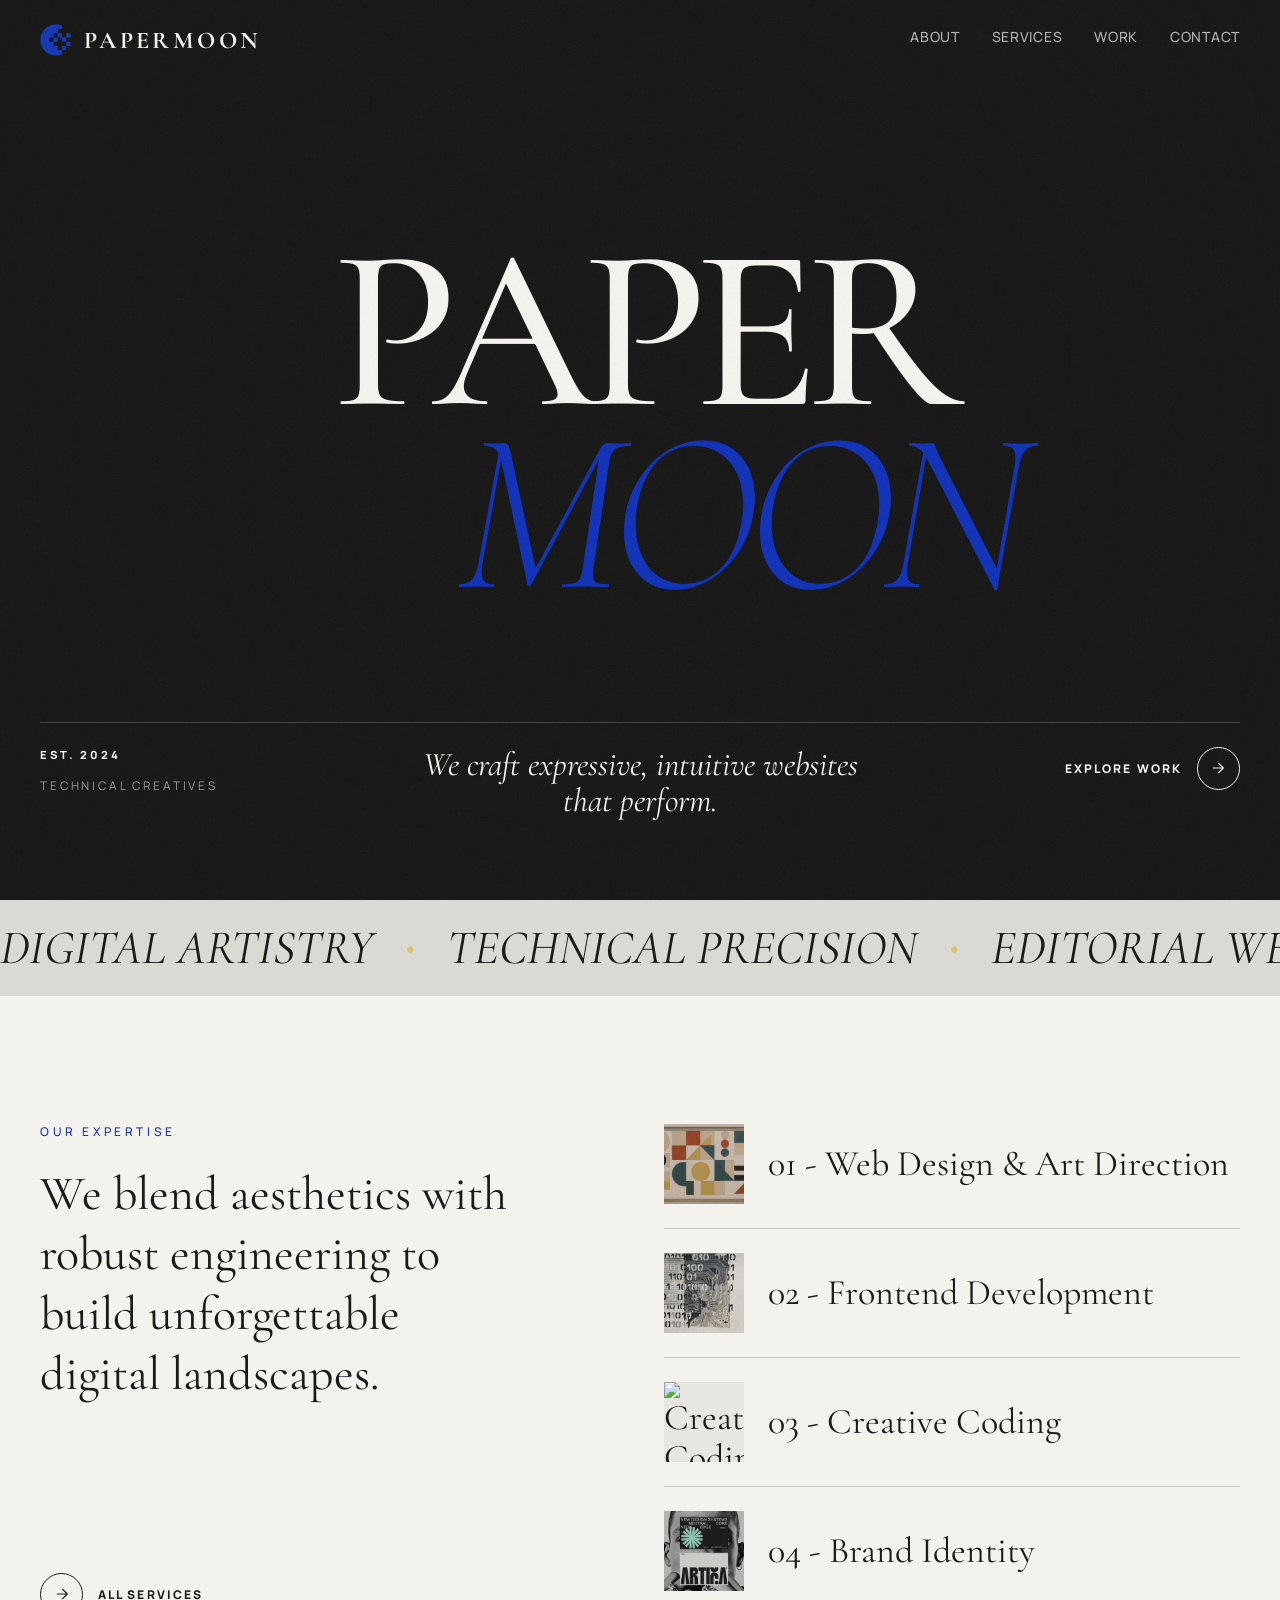
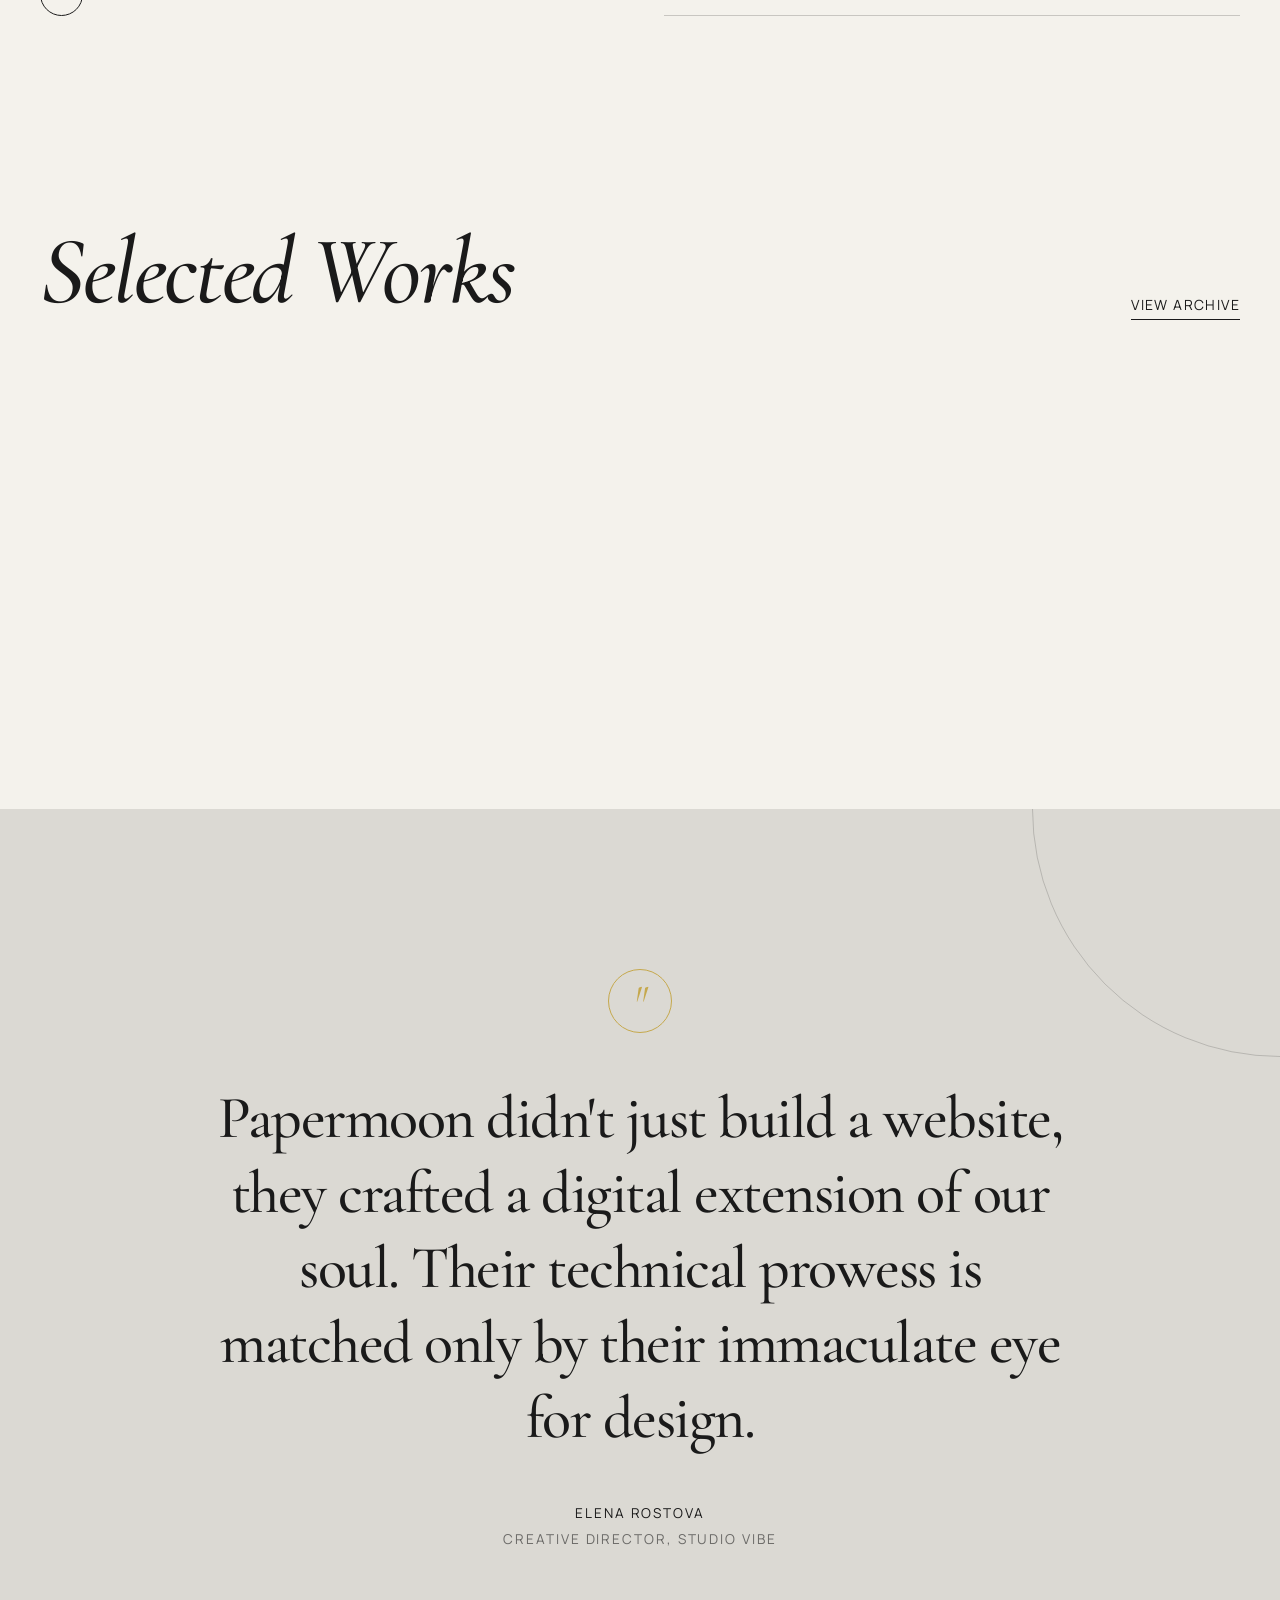
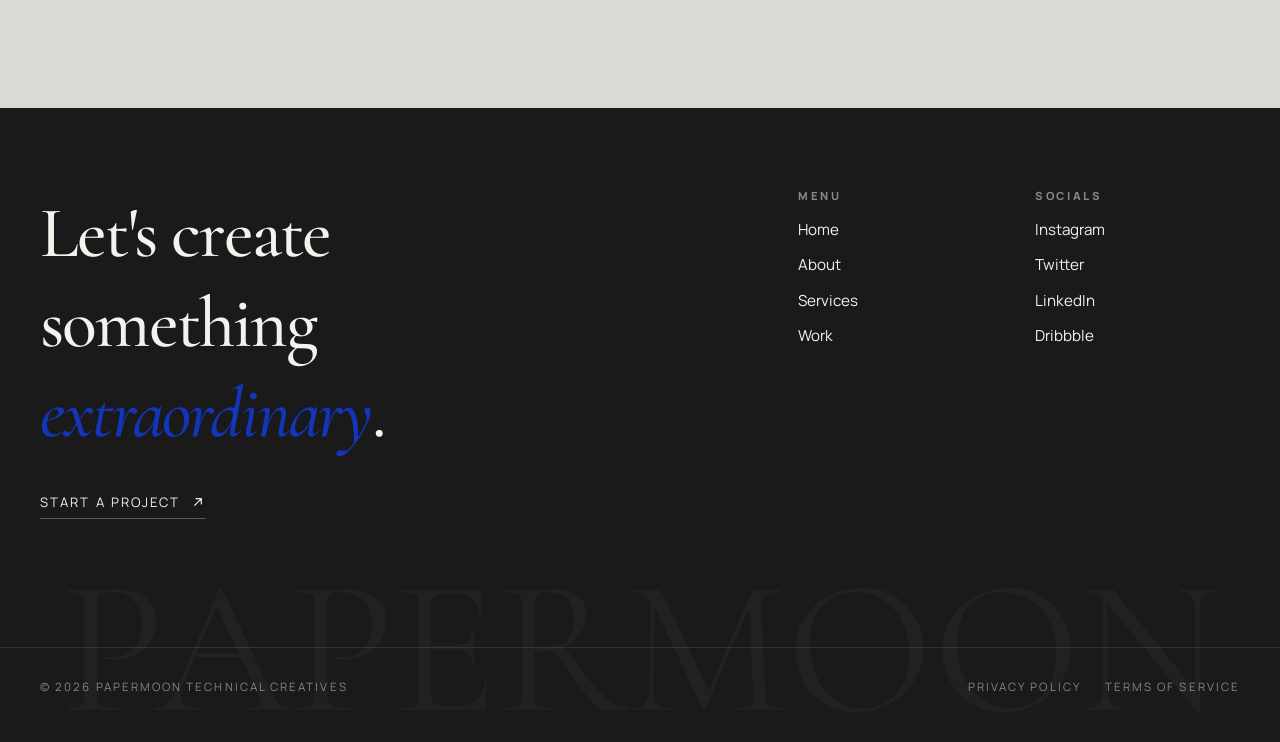
==== index.html @ 8eebbbac "l" ====
<!DOCTYPE html>
<html lang="en">
  <head>
    <meta charset="UTF-8" />
    <meta name="viewport" content="width=device-width, initial-scale=1.0" />
    <title>Papermoon</title>
    <meta
      name="description"
      content="Papermoon crafts expressive, intuitive digital experiences with editorial design and technical precision."
    />
    <link rel="preconnect" href="https://fonts.googleapis.com" />
    <link rel="preconnect" href="https://fonts.gstatic.com" crossorigin />
    <link
      href="https://fonts.googleapis.com/css2?family=Cormorant+Garamond:ital,wght@0,300;0,400;0,500;0,600;0,700;1,400;1,600&family=Manrope:wght@300;400;500;600;700;800&display=swap"
      rel="stylesheet"
    />
    <link rel="icon" type="image/png" href="./pics/Papermoon%20logo.png" />
    <link rel="stylesheet" href="styles.css" />
  </head>
  <body>
    <div class="site-noise" aria-hidden="true"></div>

    <header class="site-header is-dark" id="top">
      <div class="container header-inner">
        <a class="brand" href="index.html#home" aria-label="Papermoon home">
          <img src="./pics/Papermoon%20logo.png" alt="Papermoon logo" class="brand-logo" />
          <span class="brand-text">Papermoon</span>
        </a>

        <nav class="site-nav" aria-label="Primary">
          <a href="about.html" data-nav-link="about">About</a>
          <a href="services.html" data-nav-link="services">Services</a>
          <a href="work.html" data-nav-link="work">Work</a>
          <a href="contact.html" data-nav-link="contact">Contact</a>
        </nav>

        <button
          class="mobile-menu-toggle"
          type="button"
          aria-label="Toggle menu"
          aria-expanded="false"
          aria-controls="mobile-menu"
        >
          <svg class="menu-icon menu-icon-open" viewBox="0 0 24 24" fill="none" aria-hidden="true">
            <path
              d="M4 7h16M4 12h16M4 17h16"
              stroke="currentColor"
              stroke-width="1.8"
              stroke-linecap="round"
            />
          </svg>
          <svg class="menu-icon menu-icon-close" viewBox="0 0 24 24" fill="none" aria-hidden="true">
            <path
              d="M6 6l12 12M18 6L6 18"
              stroke="currentColor"
              stroke-width="1.8"
              stroke-linecap="round"
            />
          </svg>
        </button>
      </div>
    </header>

    <div class="mobile-menu-backdrop" aria-hidden="true"></div>
    <aside class="mobile-menu" id="mobile-menu" aria-hidden="true">
      <nav class="mobile-menu-nav" aria-label="Mobile primary">
        <a href="about.html" class="mobile-menu-link" data-nav-link="about">About</a>
        <a href="services.html" class="mobile-menu-link" data-nav-link="services">Services</a>
        <a href="work.html" class="mobile-menu-link" data-nav-link="work">Work</a>
        <a href="contact.html" class="mobile-menu-link" data-nav-link="contact">Contact</a>
      </nav>
    </aside>

    <main class="page-shell">
      <div class="theme-section" data-theme="dark">
        <section class="hero-section" id="home">
          <div class="hero-background">
            <div class="hero-image-parallax">
              <img
                src="https://images.unsplash.com/photo-1707660368714-d32da10cf755?crop=entropy&cs=tinysrgb&fit=max&fm=jpg&ixid=M3w3Nzg4Nzd8MHwxfHNlYXJjaHwxfHxtaW5pbWFsaXN0JTIwYXJjaGl0ZWN0dXJlJTIwZ3JheXNjYWxlfGVufDF8fHx8MTc3MzgzMDAwMXww&ixlib=rb-4.1.0&q=80&w=1080"
                alt="Architecture background"
              />
            </div>
            <div class="texture-noise hero-noise"></div>
            <div class="hero-radial"></div>
          </div>

          <div class="container hero-content">
            <div class="hero-title-group">
              <div class="hero-strike" aria-hidden="true"></div>
              <h1 class="hero-line hero-line-top reveal-load">PAPER</h1>
              <h1 class="hero-line hero-line-bottom reveal-load delay-1">
                <span class="hero-moon">MOON</span>
              </h1>
            </div>
          </div>

          <div class="container hero-footer reveal-load delay-2" id="about">
            <div class="hero-meta-grid">
              <div class="hero-meta-block">
                <p class="eyebrow">Est. 2024</p>
                <p class="microcopy">
                  Technical Creatives
                </p>
              </div>

              <div class="hero-meta-block hero-meta-statement">
                <p>We craft expressive, intuitive websites that perform.</p>
              </div>

              <div class="hero-meta-block hero-meta-action">
                <a class="text-action light-action" href="work.html">
                  <span>Explore Work</span>
                  <span class="action-icon" aria-hidden="true">
                    <svg viewBox="0 0 24 24" fill="none">
                      <path
                        d="M5 12h14M13 5l7 7-7 7"
                        stroke="currentColor"
                        stroke-width="1.8"
                        stroke-linecap="round"
                        stroke-linejoin="round"
                      />
                    </svg>
                  </span>
                </a>
              </div>
            </div>
          </div>
        </section>
      </div>

      <div class="theme-section marquee-shell" data-theme="dark">
        <section class="marquee-section" aria-label="Papermoon capabilities">
          <div class="marquee-track">
            <div class="marquee-group">
              <span>Digital Artistry</span>
              <span class="marquee-dot">•</span>
              <span>Technical Precision</span>
              <span class="marquee-dot">•</span>
              <span>Editorial Web Design</span>
              <span class="marquee-dot">•</span>
              <span>Creative Development</span>
              <span class="marquee-dot">•</span>
            </div>
            <div class="marquee-group" aria-hidden="true">
              <span>Digital Artistry</span>
              <span class="marquee-dot">•</span>
              <span>Technical Precision</span>
              <span class="marquee-dot">•</span>
              <span>Editorial Web Design</span>
              <span class="marquee-dot">•</span>
              <span>Creative Development</span>
              <span class="marquee-dot">•</span>
            </div>
          </div>
        </section>
      </div>

      <div class="theme-section" data-theme="light">
        <section class="services-section container" id="services" data-nav-section="services">
          <div class="services-layout">
            <div class="services-copy reveal-up">
              <div>
                <p class="section-kicker">Our Expertise</p>
                <h2 class="section-heading">
                  We blend aesthetics with robust engineering to build unforgettable digital landscapes.
                </h2>
              </div>

              <a class="text-action dark-action" href="services.html">
                <span class="action-icon" aria-hidden="true">
                  <svg viewBox="0 0 24 24" fill="none">
                    <path
                      d="M5 12h14M13 5l7 7-7 7"
                      stroke="currentColor"
                      stroke-width="1.8"
                      stroke-linecap="round"
                      stroke-linejoin="round"
                    />
                  </svg>
                </span>
                <span>All Services</span>
              </a>
            </div>

            <div class="services-list-wrap">
              <ul class="services-list" id="services-list">
                <li class="service-item reveal-right" style="--reveal-delay: 0ms;">
                  <a href="services.html">
                    <div class="service-thumb">
                      <img src="./pics/1.png" alt="Web Design and Art Direction" />
                    </div>
                    <span>01 - Web Design &amp; Art Direction</span>
                  </a>
                </li>
                <li class="service-item reveal-right" style="--reveal-delay: 90ms;">
                  <a href="services.html">
                    <div class="service-thumb">
                      <img src="./pics/2.png" alt="Frontend Development" />
                    </div>
                    <span>02 - Frontend Development</span>
                  </a>
                </li>
                <li class="service-item reveal-right" style="--reveal-delay: 180ms;">
                  <a href="services.html">
                    <div class="service-thumb">
                      <img src="./pics/3.png" alt="Creative Coding" />
                    </div>
                    <span>03 - Creative Coding</span>
                  </a>
                </li>
                <li class="service-item reveal-right" style="--reveal-delay: 270ms;">
                  <a href="services.html">
                    <div class="service-thumb">
                      <img src="./pics/4.png" alt="Brand Identity" />
                    </div>
                    <span>04 - Brand Identity</span>
                  </a>
                </li>
              </ul>
            </div>
          </div>
        </section>
      </div>

      <div class="theme-section" data-theme="light">
        <section class="featured-section container" id="work" data-nav-section="work">
          <div class="featured-header">
            <h2>Selected Works</h2>
            <a class="archive-link" href="work.html">View Archive</a>
          </div>

          <div class="projects-grid">
            <article class="project-card reveal-up" style="--reveal-delay: 0ms;">
              <a href="case-study.html?id=1">
                <div class="project-tint" aria-hidden="true"></div>
                <img
                  src="./pics/sewell1.webp"
                  alt="Calm Waters Plett"
                />
                <div class="project-overlay">
                  <div class="project-meta">
                    <div>
                      <h3>Calm Waters Plett</h3>
                      <p>Web Design &amp; Dev</p>
                    </div>
                    <span class="project-arrow" aria-hidden="true">
                      <svg viewBox="0 0 24 24" fill="none">
                        <path
                          d="M5 12h14M13 5l7 7-7 7"
                          stroke="currentColor"
                          stroke-width="1.8"
                          stroke-linecap="round"
                          stroke-linejoin="round"
                        />
                      </svg>
                    </span>
                  </div>
                </div>
              </a>
            </article>

            <article class="project-card reveal-up" style="--reveal-delay: 100ms;">
              <a href="case-study.html?id=2">
                <div class="project-tint" aria-hidden="true"></div>
                <img
                  src="./pics/guitar.webp"
                  alt="The World Can Wait"
                />
                <div class="project-overlay">
                  <div class="project-meta">
                    <div>
                      <h3>The World Can Wait</h3>
                      <p>Band Website</p>
                    </div>
                    <span class="project-arrow" aria-hidden="true">
                      <svg viewBox="0 0 24 24" fill="none">
                        <path
                          d="M5 12h14M13 5l7 7-7 7"
                          stroke="currentColor"
                          stroke-width="1.8"
                          stroke-linecap="round"
                          stroke-linejoin="round"
                        />
                      </svg>
                    </span>
                  </div>
                </div>
              </a>
            </article>

            <article class="project-card reveal-up" style="--reveal-delay: 200ms;">
              <a href="case-study.html?id=3">
                <div class="project-tint" aria-hidden="true"></div>
                <img
                  src="./pics/kim1.webp"
                  alt="Kim Stadtherr Music"
                />
                <div class="project-overlay">
                  <div class="project-meta">
                    <div>
                      <h3>Kim Stadtherr Music</h3>
                      <p>Musician Website</p>
                    </div>
                    <span class="project-arrow" aria-hidden="true">
                      <svg viewBox="0 0 24 24" fill="none">
                        <path
                          d="M5 12h14M13 5l7 7-7 7"
                          stroke="currentColor"
                          stroke-width="1.8"
                          stroke-linecap="round"
                          stroke-linejoin="round"
                        />
                      </svg>
                    </span>
                  </div>
                </div>
              </a>
            </article>

            <article class="project-card reveal-up" style="--reveal-delay: 300ms;">
              <a href="case-study.html?id=4">
                <div class="project-tint" aria-hidden="true"></div>
                <img
                  src="./pics/padel1.webp"
                  alt="JP Padel Coaching"
                />
                <div class="project-overlay">
                  <div class="project-meta">
                    <div>
                      <h3>JP Padel Coaching</h3>
                      <p>Coaching Website</p>
                    </div>
                    <span class="project-arrow" aria-hidden="true">
                      <svg viewBox="0 0 24 24" fill="none">
                        <path
                          d="M5 12h14M13 5l7 7-7 7"
                          stroke="currentColor"
                          stroke-width="1.8"
                          stroke-linecap="round"
                          stroke-linejoin="round"
                        />
                      </svg>
                    </span>
                  </div>
                </div>
              </a>
            </article>
          </div>
        </section>
      </div>

      <div class="theme-section" data-theme="dark">
        <section class="testimonial-section">
          <div class="testimonial-ring" aria-hidden="true"></div>
          <div class="container testimonial-content reveal-up">
            <div class="quote-badge" aria-hidden="true">"</div>
            <h3>
              Papermoon didn't just build a website, they crafted a digital extension of our soul.
              Their technical prowess is matched only by their immaculate eye for design.
            </h3>
            <div class="testimonial-author">
              <span>Elena Rostova</span>
              <span>Creative Director, Studio Vibe</span>
            </div>
          </div>
        </section>
      </div>
    </main>

    <div class="theme-section" data-theme="dark">
      <footer class="site-footer" id="contact">
        <div class="texture-noise footer-noise" aria-hidden="true"></div>
        <div class="container footer-inner">
          <div class="footer-top">
            <div class="footer-cta reveal-up">
              <h2>
                Let's create <br />
                something <span>extraordinary<span class="footer-period">.</span></span>
              </h2>
              <a class="footer-project-link" href="contact.html">
                <span>Start a project</span>
                <svg viewBox="0 0 24 24" fill="none" aria-hidden="true">
                  <path
                    d="M7 17L17 7M9 7h8v8"
                    stroke="currentColor"
                    stroke-width="1.8"
                    stroke-linecap="round"
                    stroke-linejoin="round"
                  />
                </svg>
              </a>
            </div>

            <div class="footer-links">
              <div class="footer-column reveal-up" style="--reveal-delay: 100ms;">
                <p>Menu</p>
                <ul>
                  <li><a href="index.html#home">Home</a></li>
                  <li><a href="about.html">About</a></li>
                  <li><a href="services.html">Services</a></li>
                  <li><a href="work.html">Work</a></li>
                </ul>
              </div>

              <div class="footer-column reveal-up" style="--reveal-delay: 180ms;">
                <p>Socials</p>
                <ul>
                  <li><a href="#">Instagram</a></li>
                  <li><a href="#">Twitter</a></li>
                  <li><a href="#">LinkedIn</a></li>
                  <li><a href="#">Dribbble</a></li>
                </ul>
              </div>
            </div>
          </div>

          <div class="footer-bottom">
            <p>&copy; <span id="year"></span> Papermoon Technical Creatives</p>
            <div class="footer-legal">
              <a href="#">Privacy Policy</a>
              <a href="#">Terms of Service</a>
            </div>
          </div>

          <div class="footer-background-word" aria-hidden="true">PAPERMOON</div>
        </div>
      </footer>
    </div>

    <script src="script.js"></script>
  </body>
</html>
---- styles.css ----
:root {
  --color-brand-paper: #f4f2ec;
  --color-brand-charcoal: #1a1a1a;
  --color-brand-cobalt: #1434b9;
  --color-brand-gold: #d2b15c;
  --color-brand-muted: #666666;
  --color-brand-cream: #eae5d9;
  --font-serif: "Cormorant Garamond", serif;
  --font-sans: "Manrope", sans-serif;
  --container-width: min(1200px, calc(100vw - 3rem));
  --ease-out-expo: cubic-bezier(0.16, 1, 0.3, 1);
  --header-color: var(--color-brand-paper);
  --hero-parallax: 0px;
}

*,
*::before,
*::after {
  box-sizing: border-box;
}

html {
  scroll-behavior: smooth;
}

#home,
#about,
#services,
#work,
#contact {
  scroll-margin-top: 6rem;
}

body {
  margin: 0;
  background: var(--color-brand-paper);
  color: var(--color-brand-charcoal);
  font-family: var(--font-sans);
  -webkit-font-smoothing: antialiased;
  text-rendering: optimizeLegibility;
}

::selection {
  background: var(--color-brand-cobalt);
  color: #ffffff;
}

img {
  display: block;
  max-width: 100%;
}

a {
  color: inherit;
  text-decoration: none;
}

p,
h1,
h2,
h3 {
  margin: 0;
}

.container {
  width: var(--container-width);
  margin: 0 auto;
}

.page-shell {
  position: relative;
  overflow: clip;
}

.site-noise,
.texture-noise {
  background-image: url("data:image/svg+xml,%3Csvg viewBox='0 0 200 200' xmlns='http://www.w3.org/2000/svg'%3E%3Cfilter id='noiseFilter'%3E%3CfeTurbulence type='fractalNoise' baseFrequency='0.85' numOctaves='3' stitchTiles='stitch'/%3E%3C/filter%3E%3Crect width='100%25' height='100%25' filter='url(%23noiseFilter)' opacity='0.04'/%3E%3C/svg%3E");
}

.site-noise {
  position: fixed;
  inset: 0;
  z-index: 40;
  pointer-events: none;
  opacity: 0.25;
  mix-blend-mode: multiply;
}

.site-header {
  position: fixed;
  inset: 0 0 auto;
  z-index: 60;
  padding: 1.5rem 0;
  color: var(--header-color);
  transition: color 0.5s ease;
}

.site-header.is-light {
  --header-color: var(--color-brand-charcoal);
}

.site-header.is-dark {
  --header-color: var(--color-brand-paper);
}

.header-inner {
  display: flex;
  align-items: center;
  justify-content: space-between;
  gap: 1.5rem;
}

.brand {
  display: inline-flex;
  align-items: center;
  gap: 0.75rem;
}

.brand-logo {
  width: 2rem;
  height: 2rem;
  object-fit: contain;
  transition: transform 0.5s ease;
}

.brand:hover .brand-logo {
  transform: rotate(45deg);
}

.brand-text {
  font-family: var(--font-serif);
  font-size: 1.5rem;
  font-weight: 700;
  letter-spacing: 0.14em;
  text-transform: uppercase;
}

.site-nav {
  display: none;
  align-items: center;
  gap: 2rem;
}

.mobile-menu-toggle {
  position: relative;
  display: inline-flex;
  align-items: center;
  justify-content: center;
  width: 2.75rem;
  height: 2.75rem;
  padding: 0;
  border: 0;
  background: transparent;
  color: inherit;
  cursor: pointer;
  transition: color 0.5s ease;
}

.menu-icon {
  position: absolute;
  width: 1.5rem;
  height: 1.5rem;
  transition: opacity 0.25s ease, transform 0.25s ease;
}

.menu-icon-close {
  opacity: 0;
  transform: scale(0.8) rotate(-18deg);
}

.mobile-menu-toggle[aria-expanded="true"] .menu-icon-open {
  opacity: 0;
  transform: scale(0.8) rotate(18deg);
}

.mobile-menu-toggle[aria-expanded="true"] .menu-icon-close {
  opacity: 1;
  transform: scale(1) rotate(0deg);
}

.mobile-menu-backdrop {
  position: fixed;
  inset: 0;
  z-index: 45;
  background: rgba(26, 26, 26, 0.28);
  opacity: 0;
  pointer-events: none;
  transition: opacity 0.4s var(--ease-out-expo);
}

.mobile-menu {
  position: fixed;
  top: 0;
  right: 0;
  left: 0;
  bottom: 0;
  z-index: 50;
  width: 100vw;
  max-width: 100vw;
  padding: 7rem 1.5rem 2rem;
  background: var(--color-brand-charcoal);
  transform: translateX(100%);
  transition: transform 0.4s var(--ease-out-expo);
}

.mobile-menu-nav {
  display: flex;
  flex-direction: column;
  gap: 1.5rem;
}

.mobile-menu-link {
  color: rgba(244, 242, 236, 0.7);
  font-family: var(--font-sans);
  font-size: 1.25rem;
  font-weight: 500;
  letter-spacing: 0.12em;
  text-transform: uppercase;
  transition: color 0.3s ease;
}

.mobile-menu-link:hover {
  color: var(--color-brand-paper);
}

.mobile-menu-link.is-active {
  color: var(--color-brand-cobalt);
}

body.menu-open {
  overflow: hidden;
}

body.menu-open .site-header {
  --header-color: var(--color-brand-paper);
}

body.menu-open .mobile-menu-backdrop {
  opacity: 1;
  pointer-events: auto;
}

body.menu-open .mobile-menu {
  transform: translateX(0);
}

.site-nav a {
  position: relative;
  padding-bottom: 0.35rem;
  font-family: var(--font-sans);
  font-size: 14px;
  font-style: normal;
  font-weight: 500;
  line-height: 20px;
  letter-spacing: 0.7px;
  text-transform: uppercase;
  opacity: 0.7;
  transition: color 0.3s ease, opacity 0.3s ease;
}

.site-nav a::after {
  content: "";
  position: absolute;
  left: 0;
  right: 0;
  bottom: 0;
  height: 1px;
  background: var(--color-brand-cobalt);
  transform: scaleX(0);
  transform-origin: center;
  transition: transform 0.35s var(--ease-out-expo);
}

.site-nav a:hover,
.site-nav a.is-active {
  opacity: 1;
}

.site-nav a.is-active {
  color: var(--color-brand-cobalt);
}

.site-nav a.is-active::after {
  transform: scaleX(1);
}

.hero-section {
  position: relative;
  min-height: 100vh;
  display: flex;
  flex-direction: column;
  justify-content: center;
  overflow: hidden;
  padding: 5rem 0 4rem;
  background: var(--color-brand-charcoal);
}

.hero-background {
  position: absolute;
  inset: 0;
  overflow: hidden;
}

.hero-image-parallax {
  position: absolute;
  inset: -10% 0;
  transform: translate3d(0, var(--hero-parallax), 0);
  will-change: transform;
}

.hero-image-parallax img {
  width: 100%;
  height: 100%;
  object-fit: cover;
  filter: grayscale(1) contrast(1);
  opacity: 0.6;
  mix-blend-mode: luminosity;
}

.hero-noise {
  position: absolute;
  inset: 0;
  opacity: 0.3;
  mix-blend-mode: overlay;
}

.hero-radial {
  position: absolute;
  inset: 0;
  background: radial-gradient(circle at center, transparent 0%, var(--color-brand-charcoal) 100%);
  opacity: 0.7;
}

.hero-content {
  position: relative;
  z-index: 2;
  flex: 1;
  display: grid;
  place-items: center;
  padding-top: 5rem;
}

.hero-title-group {
  position: relative;
  display: flex;
  flex-direction: column;
  align-items: center;
  text-align: center;
  margin-top: 2rem;
}

.hero-strike {
  position: absolute;
  top: 50%;
  left: 50%;
  width: 0;
  height: 2px;
  background: var(--color-brand-charcoal);
  opacity: 0;
  transform: translate(-50%, -50%);
  transition: width 1s var(--ease-out-expo), opacity 1s var(--ease-out-expo);
  z-index: 3;
  pointer-events: none;
}

.hero-title-group:hover .hero-strike,
.hero-title-group.is-touch-active .hero-strike,
.hero-title-group:active .hero-strike {
  width: min(120vw, 80rem);
  opacity: 1;
}

.hero-line {
  font-family: var(--font-serif);
  font-weight: 500;
  font-size: clamp(5.5rem, 18vw, 15rem);
  line-height: 0.78;
  letter-spacing: -0.06em;
  color: var(--color-brand-paper);
  transition:
    transform 1s var(--ease-out-expo),
    color 1s var(--ease-out-expo),
    -webkit-text-stroke 1s var(--ease-out-expo);
}

.hero-line-top {
  z-index: 2;
}

.hero-line-bottom {
  margin-left: 15vw;
  line-height: 0.82;
}

.hero-title-group:hover .hero-line-top,
.hero-title-group.is-touch-active .hero-line-top,
.hero-title-group:active .hero-line-top {
  transform: translateX(-1.5rem);
  color: transparent;
  -webkit-text-stroke: 1px var(--color-brand-paper);
}

.hero-title-group:hover .hero-line-bottom,
.hero-title-group.is-touch-active .hero-line-bottom,
.hero-title-group:active .hero-line-bottom {
  transform: translateX(1.5rem);
}

.hero-moon {
  font-style: italic;
  font-weight: 300;
  color: var(--color-brand-cobalt);
  transition: color 1s var(--ease-out-expo);
}

.hero-title-group:hover .hero-moon,
.hero-title-group.is-touch-active .hero-moon,
.hero-title-group:active .hero-moon {
  color: var(--color-brand-paper);
}

.hero-footer {
  position: relative;
  z-index: 2;
  margin-top: 4rem;
}

.hero-meta-grid {
  display: grid;
  gap: 2rem;
  padding-top: 1.5rem;
  border-top: 1px solid rgba(244, 242, 236, 0.2);
}

.hero-meta-block {
  min-width: 0;
}

.eyebrow,
.section-kicker,
.footer-column p {
  font-size: 0.7rem;
  font-weight: 800;
  letter-spacing: 0.24em;
  text-transform: uppercase;
}

.eyebrow {
  color: var(--color-brand-paper);
}

.microcopy {
  margin-top: 0.85rem;
  max-width: 14rem;
  font-size: 0.74rem;
  line-height: 1.8;
  letter-spacing: 0.24em;
  text-transform: uppercase;
  color: rgba(244, 242, 236, 0.6);
}

.hero-meta-statement p {
  max-width: 30rem;
  font-family: var(--font-serif);
  font-size: clamp(1.6rem, 2.6vw, 2.1rem);
  line-height: 1.1;
  font-style: italic;
  color: var(--color-brand-paper);
}

.text-action {
  display: inline-flex;
  align-items: center;
  gap: 0.9rem;
  font-size: 0.75rem;
  font-weight: 800;
  letter-spacing: 0.18em;
  text-transform: uppercase;
}

.action-icon {
  display: inline-flex;
  align-items: center;
  justify-content: center;
  width: 2.7rem;
  height: 2.7rem;
  border-radius: 999px;
  flex: 0 0 auto;
  transition:
    background-color 0.35s ease,
    color 0.35s ease,
    border-color 0.35s ease,
    transform 0.35s ease;
}

.action-icon svg,
.project-arrow svg,
.footer-project-link svg {
  width: 1rem;
  height: 1rem;
}

.light-action {
  color: var(--color-brand-paper);
}

.light-action:hover,
.light-action.is-touch-active,
.light-action:active {
  color: var(--color-brand-cobalt);
}

.light-action .action-icon {
  border: 1px solid var(--color-brand-paper);
}

.light-action:hover .action-icon,
.light-action.is-touch-active .action-icon,
.light-action:active .action-icon {
  background: var(--color-brand-paper);
  color: var(--color-brand-charcoal);
  border-color: var(--color-brand-paper);
  transform: translateX(0.15rem);
}

.dark-action {
  color: var(--color-brand-charcoal);
}

.dark-action .action-icon {
  border: 1px solid var(--color-brand-charcoal);
}

.dark-action:hover .action-icon,
.dark-action.is-touch-active .action-icon,
.dark-action:active .action-icon {
  background: var(--color-brand-charcoal);
  color: var(--color-brand-paper);
  transform: translateX(0.15rem);
}

.marquee-shell {
  position: relative;
  z-index: 20;
}

.marquee-section {
  overflow: hidden;
  padding: 1.5rem 0;
  background: #dbd9d3;
  color: var(--color-brand-charcoal);
}

.marquee-track {
  display: flex;
  width: max-content;
  animation: marquee-scroll 20s linear infinite;
}

.marquee-group {
  display: flex;
  align-items: center;
  gap: 2rem;
  padding-right: 2rem;
  font-family: var(--font-serif);
  font-size: 36px;
  font-style: italic;
  font-weight: 400;
  line-height: 36px;
  text-transform: uppercase;
  white-space: nowrap;
}

.marquee-dot {
  font-size: 0.7em;
  color: #dbc472;
}

.services-section {
  padding-top: 8rem;
  padding-bottom: 8rem;
}

.services-page {
  min-height: 100vh;
  padding-top: 8rem;
  padding-bottom: 5rem;
}

.work-page {
  padding-top: 8rem;
  padding-bottom: 8rem;
}

.case-study-page {
  padding-top: 8rem;
  padding-bottom: 8rem;
}

.contact-page {
  min-height: 100vh;
  display: flex;
  flex-direction: column;
  padding-top: 8rem;
  padding-bottom: 8rem;
}

.contact-layout {
  width: min(1280px, calc(100vw - 3rem));
  margin: 0 auto;
  flex: 1;
  display: flex;
  flex-direction: column;
  gap: 5rem;
}

.contact-info {
  width: 100%;
  display: flex;
  flex-direction: column;
  justify-content: space-between;
  gap: 1rem;
}

.contact-copy {
  width: 100%;
}

.contact-title {
  margin-bottom: 2rem;
  font-family: var(--font-serif);
  font-size: clamp(4.5rem, 8vw, 8.5rem);
  line-height: 0.95;
  font-weight: 500;
}

.contact-title span {
  color: var(--color-brand-cobalt);
  font-style: italic;
}

.contact-intro {
  max-width: 22rem;
  margin-bottom: 1.5rem;
  font-family: var(--font-sans);
  font-size: 1.125rem;
  line-height: 1.7;
}

.contact-email {
  display: inline-block;
  margin-bottom: 3rem;
  font-family: var(--font-serif);
  font-size: 2rem;
  transition: color 0.3s ease, font-style 0.3s ease;
}

.contact-email:hover,
.contact-email:active,
.contact-email.is-touch-active {
  color: var(--color-brand-cobalt);
  font-style: italic;
}

.contact-image {
  height: 250px;
  overflow: hidden;
}

.contact-image img {
  width: 100%;
  height: 100%;
  object-fit: cover;
  filter: grayscale(1);
  opacity: 0.6;
}

.contact-form-wrap {
  width: 100%;
}

.contact-form {
  display: grid;
  gap: 3rem;
  padding: 2rem;
  background: rgba(255, 255, 255, 0.5);
  border: 1px solid rgba(26, 26, 26, 0.1);
  box-shadow: 0 24px 50px rgba(26, 26, 26, 0.08);
  backdrop-filter: blur(10px);
  -webkit-backdrop-filter: blur(10px);
}

.contact-field {
  display: grid;
  gap: 1rem;
}

.contact-field label {
  color: rgba(26, 26, 26, 0.7);
  font-family: var(--font-sans);
  font-size: 0.75rem;
  letter-spacing: 0.16em;
  text-transform: uppercase;
}

.contact-field input,
.contact-field textarea {
  width: 100%;
  padding: 0.75rem 0;
  border: 0;
  border-bottom: 1px solid rgba(26, 26, 26, 0.3);
  background: transparent;
  border-radius: 0;
  color: var(--color-brand-charcoal);
  font-family: var(--font-serif);
  font-size: 1.25rem;
  line-height: 1.4;
  outline: none;
  transition: border-color 0.3s ease;
}

.contact-field textarea {
  resize: none;
}

.contact-field input:focus,
.contact-field textarea:focus {
  border-bottom-color: var(--color-brand-cobalt);
}

.contact-field input::placeholder,
.contact-field textarea::placeholder {
  color: rgba(26, 26, 26, 0.45);
}

.contact-submit {
  width: 100%;
  padding: 1.5rem;
  border: 0;
  background: var(--color-brand-charcoal);
  color: var(--color-brand-paper);
  font-family: var(--font-sans);
  font-size: 0.875rem;
  font-weight: 700;
  letter-spacing: 0.16em;
  text-transform: uppercase;
  cursor: pointer;
  transition: background-color 0.3s ease;
}

.contact-submit:hover,
.contact-submit:active {
  background: var(--color-brand-cobalt);
}

.case-study-back-link {
  display: inline-flex;
  align-items: center;
  gap: 0.5rem;
  margin-bottom: 3rem;
  font-family: var(--font-sans);
  font-size: 0.75rem;
  letter-spacing: 0.16em;
  text-transform: uppercase;
  transition: color 0.3s ease;
}

.case-study-back-link:hover {
  color: var(--color-brand-cobalt);
}

.case-study-back-link svg {
  width: 1rem;
  height: 1rem;
}

.case-study-header {
  display: grid;
  gap: 3rem;
  margin-bottom: 5rem;
}

.case-study-title {
  margin-bottom: 1.5rem;
  font-family: var(--font-serif);
  font-size: clamp(4rem, 8vw, 7rem);
  line-height: 0.95;
  font-weight: 500;
}

.case-study-intro {
  max-width: 42rem;
  color: rgba(26, 26, 26, 0.8);
  font-family: var(--font-serif);
  font-size: clamp(1.6rem, 3vw, 2rem);
  font-style: italic;
  line-height: 1.3;
}

.case-study-meta {
  display: grid;
  grid-template-columns: repeat(2, minmax(0, 1fr));
  gap: 2rem;
  font-family: var(--font-sans);
  font-size: 0.875rem;
  letter-spacing: 0.14em;
  text-transform: uppercase;
}

.case-study-meta span {
  display: block;
  margin-bottom: 0.5rem;
  color: rgba(26, 26, 26, 0.5);
}

.case-study-meta strong {
  font-weight: 700;
  letter-spacing: normal;
}

.case-study-hero {
  width: 100%;
  height: 60vh;
  margin-bottom: 8rem;
  overflow: hidden;
}

.case-study-hero img {
  width: 100%;
  height: 100%;
  object-fit: cover;
}

.case-study-content {
  display: grid;
  gap: 3rem;
  margin-bottom: 8rem;
}

.case-study-challenge-title h2 {
  font-family: var(--font-serif);
  font-size: 2.5rem;
  font-weight: 500;
}

.case-study-copy {
  display: grid;
  gap: 1.5rem;
  color: rgba(26, 26, 26, 0.8);
  font-family: var(--font-sans);
  font-size: 1.125rem;
  line-height: 1.8;
}

.case-study-mockups {
  display: grid;
  gap: 2rem;
  margin-bottom: 8rem;
}

.case-study-mockup {
  aspect-ratio: 4 / 5;
  padding: 2rem;
}

.case-study-mockup img {
  width: 100%;
  height: 100%;
  object-fit: cover;
}

.case-study-mockup-light {
  background: var(--color-brand-cream);
}

.case-study-mockup-light img {
  opacity: 1;
}

.case-study-mockup-dark {
  background: var(--color-brand-charcoal);
}

.case-study-mockup-dark img {
  opacity: 1;
}

.case-study-impact {
  display: grid;
  gap: 2rem;
  padding-top: 4rem;
  border-top: 1px solid rgba(26, 26, 26, 0.2);
}

.case-study-impact-title h3 {
  font-family: var(--font-serif);
  font-size: 1.875rem;
  font-weight: 500;
}

.case-study-impact-stats {
  display: grid;
  grid-template-columns: repeat(2, minmax(0, 1fr));
  gap: 2rem;
  text-align: center;
}

.case-study-stat span {
  display: block;
  margin-bottom: 0.5rem;
  font-family: var(--font-serif);
  font-size: clamp(3rem, 7vw, 4.5rem);
  font-style: italic;
  line-height: 1;
}

.case-study-stat p {
  color: rgba(26, 26, 26, 0.6);
  font-family: var(--font-sans);
  font-size: 0.75rem;
  letter-spacing: 0.16em;
  text-transform: uppercase;
}

.work-page-header {
  margin-bottom: 5rem;
  text-align: center;
}

.work-page-title {
  margin-bottom: 1.5rem;
  font-family: var(--font-serif);
  font-size: clamp(4rem, 9vw, 7.5rem);
  font-weight: 500;
  line-height: 0.95;
}

.work-page-subtitle {
  color: rgba(26, 26, 26, 0.6);
  font-family: var(--font-sans);
  font-size: 0.875rem;
  line-height: 1.4;
  letter-spacing: 0.2em;
  text-transform: uppercase;
}

.work-grid {
  display: grid;
  gap: 3rem;
}

.work-card a {
  display: block;
  width: 100%;
}

.work-card-media {
  position: relative;
  overflow: hidden;
  aspect-ratio: 4 / 3;
  background: var(--color-brand-cream);
}

.work-card .project-tint {
  position: absolute;
  inset: 0;
  z-index: 1;
  background: rgba(20, 52, 185, 0.2);
  mix-blend-mode: multiply;
  opacity: 0;
  transition: opacity 0.5s ease;
}

.work-card-media img {
  width: 100%;
  height: 100%;
  object-fit: cover;
  filter: grayscale(1) saturate(0.75) contrast(0.95);
  transition: transform 0.7s ease, filter 0.7s ease;
}

.work-card:hover .work-card-media img,
.work-card:focus-within .work-card-media img,
.work-card.is-touch-active .work-card-media img,
.work-card:active .work-card-media img {
  transform: scale(1.05);
  filter: grayscale(0) saturate(1) contrast(1);
}

.work-card:hover .project-tint,
.work-card:focus-within .project-tint,
.work-card.is-touch-active .project-tint,
.work-card:active .project-tint {
  opacity: 1;
}

.work-card:hover .project-overlay,
.work-card:focus-within .project-overlay,
.work-card.is-touch-active .project-overlay,
.work-card:active .project-overlay {
  opacity: 1;
  transform: translateY(0);
}

.work-card-meta {
  display: flex;
  align-items: flex-start;
  justify-content: space-between;
  gap: 1rem;
  margin-top: 1rem;
}

.work-card-meta h2 {
  margin-bottom: 0.25rem;
  font-family: var(--font-serif);
  font-size: 1.875rem;
  font-weight: 500;
}

.work-card-meta p {
  color: rgba(26, 26, 26, 0.6);
  font-family: var(--font-sans);
  font-size: 0.75rem;
  letter-spacing: 0.16em;
  text-transform: uppercase;
}

.work-card-meta span {
  font-family: var(--font-sans);
  font-size: 0.75rem;
  font-weight: 700;
}

.services-page-header {
  display: flex;
  flex-direction: column;
  justify-content: space-between;
  gap: 2rem;
  margin-bottom: 6rem;
}

.services-page-title {
  font-family: var(--font-serif);
  font-size: clamp(4.5rem, 8vw, 8.5rem);
  line-height: 0.95;
  font-weight: 500;
}

.services-page-title span {
  color: #1434b9;
  font-style: italic;
}

.services-page-subtitle {
  max-width: 12.5rem;
  font-family: var(--font-sans);
  font-size: 0.875rem;
  line-height: 1.45;
  letter-spacing: 0.2em;
  text-transform: uppercase;
}

.services-page-grid {
  display: grid;
  gap: 4rem;
}

.service-card-head {
  display: flex;
  align-items: flex-end;
  justify-content: space-between;
  gap: 1rem;
  margin-bottom: 2rem;
  padding-bottom: 1rem;
  border-bottom: 1px solid var(--color-brand-charcoal);
}

.service-card-head h2 {
  color: #1a1a1a;
  font-family: var(--font-serif);
  font-size: clamp(2.5rem, 4vw, 3.5rem);
  font-weight: 500;
  line-height: 1;
  transition: color 0.3s ease;
}

.service-card-arrow {
  display: inline-flex;
  align-items: center;
  justify-content: center;
  opacity: 0;
  transform: translateY(0.5rem) rotate(-45deg);
  transition: opacity 0.3s ease, transform 0.3s ease;
}

.service-card-arrow svg {
  width: 20px;
  height: 20px;
}

.service-card:hover .service-card-head h2,
.service-card.is-touch-active .service-card-head h2,
.service-card:active .service-card-head h2 {
  color: #1434b9;
}

.service-card:hover .service-card-arrow,
.service-card.is-touch-active .service-card-arrow,
.service-card:active .service-card-arrow {
  opacity: 1;
  transform: translateY(0) rotate(-45deg);
}

.service-card-desc {
  max-width: 32rem;
  margin-bottom: 2rem;
  color: rgba(26, 26, 26, 0.8);
  font-family: var(--font-sans);
  font-size: 1.125rem;
  line-height: 1.7;
}

.service-card-features {
  display: grid;
  grid-template-columns: repeat(1, minmax(0, 1fr));
  gap: 1rem;
  margin: 0;
  padding: 0;
  list-style: none;
  color: rgba(26, 26, 26, 0.6);
  font-family: var(--font-sans);
  font-size: 0.75rem;
  letter-spacing: 0.16em;
  text-transform: uppercase;
}

.service-card-features li {
  display: flex;
  align-items: center;
  gap: 0.5rem;
}

.service-card-features span {
  display: block;
  width: 0.25rem;
  height: 0.25rem;
  border-radius: 999px;
  background: #1434b9;
  flex: 0 0 auto;
}

.services-quote-break {
  position: relative;
  display: flex;
  align-items: center;
  justify-content: center;
  width: 100%;
  min-height: 40vh;
  margin: 10rem 0 5rem;
  overflow: hidden;
  background: var(--color-brand-charcoal);
}

.services-quote-break img {
  position: absolute;
  inset: 0;
  width: 100%;
  height: 100%;
  object-fit: cover;
  opacity: 0.5;
  mix-blend-mode: luminosity;
}

.services-quote-overlay {
  position: relative;
  z-index: 1;
  display: flex;
  align-items: center;
  justify-content: center;
  padding: 2rem;
}

.services-quote-overlay h2 {
  max-width: 48rem;
  color: var(--color-brand-paper);
  font-family: var(--font-serif);
  font-size: clamp(2.5rem, 6vw, 4.5rem);
  font-style: italic;
  font-weight: 500;
  line-height: 1.08;
  text-align: center;
}

.services-layout {
  display: grid;
  gap: 3rem;
}

.services-copy {
  display: flex;
  flex-direction: column;
  justify-content: space-between;
  gap: 2rem;
}

.section-kicker {
  margin-bottom: 1.5rem;
  color: #1434b9;
  font-family: var(--font-sans);
  font-size: 12px;
  font-style: normal;
  font-weight: 500;
  line-height: 16px;
  letter-spacing: 3.6px;
  text-transform: uppercase;
}

.section-heading {
  max-width: 32rem;
  font-family: var(--font-serif);
  color: #1a1a1a;
  font-size: 36px;
  font-style: normal;
  font-weight: 400;
  line-height: 45px;
}

.services-list {
  display: grid;
  gap: 1.5rem;
  margin: 0;
  padding: 0;
  list-style: none;
}

.service-item {
  position: relative;
  overflow: hidden;
  padding-bottom: 1.5rem;
  border-bottom: 1px solid rgba(26, 26, 26, 0.2);
}

.service-item a {
  display: flex;
  align-items: center;
  gap: 1.5rem;
  font-family: var(--font-serif);
  color: #1a1a1a;
  font-size: 24px;
  font-style: normal;
  font-weight: 400;
  line-height: 28px;
  transition: font-style 0.3s ease;
}

.service-item:hover a,
.service-item.is-touch-active a,
.service-item:active a {
  font-style: italic;
}

.service-thumb {
  display: none;
  width: 5rem;
  height: 5rem;
  overflow: hidden;
  flex: 0 0 auto;
  background: rgba(26, 26, 26, 0.05);
}

.service-thumb img {
  width: 100%;
  height: 100%;
  object-fit: cover;
  transition: transform 0.7s ease;
}

.service-item:hover .service-thumb img,
.service-item.is-touch-active .service-thumb img,
.service-item:active .service-thumb img {
  transform: scale(1.1);
}

.featured-section {
  padding-top: 5rem;
  padding-bottom: 5rem;
}

.featured-header {
  display: flex;
  align-items: flex-end;
  justify-content: space-between;
  gap: 1rem;
  margin-bottom: 4rem;
}

.featured-header h2 {
  padding-right: 1rem;
  color: #1a1a1a;
  font-family: var(--font-serif);
  font-size: 60px;
  font-style: italic;
  font-weight: 500;
  line-height: 60px;
  letter-spacing: -2.4px;
}

.archive-link {
  display: none;
  padding-bottom: 0.25rem;
  border-bottom: 1px solid var(--color-brand-charcoal);
  color: #1a1a1a;
  font-family: var(--font-sans);
  font-size: 14px;
  font-style: normal;
  font-weight: 400;
  line-height: 20px;
  letter-spacing: 1.4px;
  text-transform: uppercase;
  transition: color 0.3s ease, border-color 0.3s ease;
}

.archive-link:hover {
  color: var(--color-brand-cobalt);
  border-color: var(--color-brand-cobalt);
}

.projects-grid {
  display: grid;
  gap: 1.5rem;
}

.project-card {
  position: relative;
}

.project-card a {
  position: relative;
  display: block;
  overflow: hidden;
  aspect-ratio: 4 / 5;
  border: 1px solid rgba(26, 26, 26, 0.1);
  background: var(--color-brand-cream);
  box-shadow: 0 18px 40px rgba(26, 26, 26, 0.08);
}

.project-card img {
  width: 100%;
  height: 100%;
  object-fit: cover;
  transition: transform 0.7s ease;
}

.project-tint {
  position: absolute;
  inset: 0;
  z-index: 1;
  background: rgba(20, 52, 185, 0.2);
  mix-blend-mode: multiply;
  opacity: 0;
  transition: opacity 0.5s ease;
}

.project-overlay {
  position: absolute;
  inset: auto 0 0;
  z-index: 2;
  padding: 1.5rem;
  padding-top: 5rem;
  background: linear-gradient(to top, rgba(26, 26, 26, 0.9), transparent);
  color: #ffffff;
  opacity: 0;
  transform: translateY(1rem);
  transition: all 0.3s ease;
}

.project-meta {
  display: flex;
  align-items: flex-end;
  justify-content: space-between;
  gap: 1rem;
}

.project-meta > div {
  flex: 1 1 auto;
  min-width: 0;
}

.project-card .project-meta {
  gap: 18px;
}

.project-card .project-meta > div {
  display: flex;
  flex-direction: column;
  gap: 5px;
}

.project-meta h3 {
  margin-bottom: 0.25rem;
  font-family: var(--font-serif);
  font-size: 1.5rem;
  line-height: 1;
  white-space: nowrap;
}

.project-meta p {
  font-family: var(--font-sans);
  font-size: 0.625rem;
  letter-spacing: 0.1em;
  text-transform: uppercase;
  color: rgba(244, 242, 236, 0.8);
}

.project-card .project-meta h3 {
  margin: 0;
  color: #fff;
  font-family: "Cormorant Garamond", serif;
  font-size: 30px;
  font-style: normal;
  font-weight: 500;
  line-height: 36px;
  letter-spacing: -0.75px;
  white-space: normal;
  text-wrap: balance;
}

.project-card .project-meta p {
  margin: 0;
  color: rgba(244, 242, 236, 0.8);
  font-family: Manrope, sans-serif;
  font-size: 10px;
  font-style: normal;
  font-weight: 400;
  line-height: 15px;
  letter-spacing: 1px;
  text-transform: uppercase;
}

.project-arrow {
  display: inline-flex;
  flex: 0 0 auto;
  width: 1.25rem;
  height: 1.25rem;
  margin-bottom: 0.25rem;
  transform: rotate(-45deg);
}

.project-card:hover img,
.project-card.is-touch-active img,
.project-card:active img {
  transform: scale(1.05);
}

.project-card:hover .project-tint,
.project-card:hover .project-overlay,
.project-card.is-touch-active .project-tint,
.project-card.is-touch-active .project-overlay,
.project-card:active .project-tint,
.project-card:active .project-overlay {
  opacity: 1;
}

.project-card:hover .project-overlay,
.project-card.is-touch-active .project-overlay,
.project-card:active .project-overlay {
  transform: translateY(0);
}

.testimonial-section {
  position: relative;
  overflow: hidden;
  padding: 10rem 0;
  background: #dbd9d3;
  color: var(--color-brand-charcoal);
}

.testimonial-ring {
  position: absolute;
  top: 0;
  right: 0;
  width: min(40vw, 31rem);
  aspect-ratio: 1;
  border: 1px solid rgba(26, 26, 26, 0.18);
  border-radius: 50%;
  transform: translate(50%, -50%);
}

.testimonial-content {
  position: relative;
  z-index: 1;
  max-width: 54rem;
  text-align: center;
}

.quote-badge {
  display: grid;
  place-items: center;
  width: 4rem;
  height: 4rem;
  margin: 0 auto 3rem;
  border: 1px solid #c5a84c;
  border-radius: 999px;
  color: #c5a84c;
  font-family: var(--font-serif);
  font-size: 2.75rem;
  font-style: italic;
}

.testimonial-content h3 {
  margin-bottom: 3rem;
  font-family: var(--font-serif);
  font-size: 30px;
  font-style: normal;
  font-weight: 500;
  line-height: 37.5px;
  letter-spacing: -1.5px;
  text-align: center;
}

.testimonial-author {
  display: flex;
  flex-direction: column;
  align-items: center;
  gap: 0.5rem;
  font-size: 0.85rem;
  letter-spacing: 0.14em;
  text-transform: uppercase;
  color: rgba(26, 26, 26, 0.58);
}

.testimonial-author span:first-child {
  color: var(--color-brand-charcoal);
}

.site-footer {
  position: relative;
  overflow: hidden;
  padding: 5rem 0 3rem;
  background: var(--color-brand-charcoal);
  color: var(--color-brand-paper);
}

.about-page {
  width: 100%;
  padding-top: 8rem;
  padding-bottom: 5rem;
  background: var(--color-brand-paper);
}

.about-header {
  margin-bottom: 8rem;
}

.about-title {
  margin-bottom: 3rem;
  font-family: var(--font-serif);
  font-size: clamp(4.5rem, 10vw, 9rem);
  line-height: 0.95;
  font-weight: 500;
}

.about-philosophy {
  display: grid;
  gap: 3rem;
  padding-top: 3rem;
  border-top: 1px solid rgba(26, 26, 26, 0.2);
}

.about-philosophy-block {
  width: 100%;
}

.about-kicker {
  margin-bottom: 2rem;
  color: #1434b9;
  font-family: var(--font-sans);
  font-size: 0.875rem;
  font-weight: 500;
  letter-spacing: 0.2em;
  text-transform: uppercase;
}

.about-philosophy-card {
  position: relative;
  overflow: hidden;
  aspect-ratio: 16 / 9;
  background: var(--color-brand-cream);
}

.about-philosophy-card img {
  width: 100%;
  height: 100%;
  object-fit: cover;
  filter: grayscale(1);
  opacity: 0.4;
}

.about-philosophy-overlay {
  position: absolute;
  inset: 0;
  display: flex;
  align-items: center;
  justify-content: center;
  padding: 1.5rem;
}

.about-philosophy-overlay p {
  max-width: 68rem;
  color: var(--color-brand-charcoal);
  font-family: var(--font-serif);
  font-size: clamp(2rem, 5vw, 3.75rem);
  line-height: 1.12;
  text-align: center;
}

.about-process {
  margin-bottom: 5rem;
}

.about-process-layout {
  display: flex;
  flex-direction: column;
  gap: 3rem;
  align-items: flex-start;
}

.about-process-title-wrap {
  width: 100%;
}

.about-process-title {
  font-family: var(--font-serif);
  font-size: clamp(3.5rem, 7vw, 6rem);
  line-height: 0.95;
  font-weight: 500;
}

.about-process-title span {
  color: #1434b9;
  font-style: italic;
}

.about-process-steps {
  width: 100%;
}

.about-process-step {
  display: flex;
  flex-direction: column;
  gap: 1.5rem;
  padding-top: 2rem;
  border-top: 1px solid rgba(26, 26, 26, 0.2);
}

.about-process-step + .about-process-step {
  margin-top: 3rem;
}

.about-step-number {
  width: 3rem;
  flex: 0 0 auto;
  color: #1434b9;
  font-family: var(--font-sans);
  font-size: 0.75rem;
  font-weight: 700;
  letter-spacing: 0.18em;
  text-transform: uppercase;
}

.about-step-copy h3 {
  margin-bottom: 1rem;
  font-family: var(--font-serif);
  font-size: 2rem;
  font-weight: 500;
}

.about-step-copy p {
  max-width: 32rem;
  color: rgba(26, 26, 26, 0.8);
  font-family: var(--font-sans);
  line-height: 1.75;
}

.footer-noise {
  position: absolute;
  inset: 0;
  opacity: 0.1;
  mix-blend-mode: overlay;
  pointer-events: none;
}

.footer-inner {
  position: relative;
  z-index: 1;
}

.footer-top {
  display: grid;
  gap: 3rem;
  margin-bottom: 8rem;
}

.footer-cta h2 {
  margin-bottom: 2rem;
  color: #f4f2ec;
  font-family: var(--font-serif);
  font-size: 48px;
  font-style: normal;
  font-weight: 500;
  line-height: 60px;
  letter-spacing: -1.8px;
}

.footer-cta h2 > span {
  display: block;
  color: #1434b9;
  font-style: italic;
  font-weight: 500;
}

.footer-cta .footer-period {
  display: inline;
  color: #f4f2ec;
  font-style: normal;
}

.footer-project-link {
  display: inline-flex;
  align-items: center;
  gap: 0.6rem;
  padding-bottom: 0.45rem;
  border-bottom: 1px solid rgba(244, 242, 236, 0.3);
  font-size: 0.82rem;
  letter-spacing: 0.16em;
  text-transform: uppercase;
  transition: border-color 0.3s ease;
}

.footer-project-link:hover {
  border-color: rgba(244, 242, 236, 1);
}

.footer-project-link svg {
  width: 1rem;
  height: 1rem;
}

.footer-links {
  display: grid;
  grid-template-columns: repeat(2, minmax(0, 1fr));
  gap: 2rem;
  font-size: 0.95rem;
}

.footer-column p {
  margin-bottom: 1rem;
  color: rgba(244, 242, 236, 0.5);
}

.footer-column ul {
  display: grid;
  gap: 0.9rem;
  margin: 0;
  padding: 0;
  list-style: none;
}

.footer-column a {
  transition: color 0.3s ease;
}

.footer-column a:hover {
  color: var(--color-brand-cobalt);
}

.footer-bottom {
  position: relative;
  display: flex;
  flex-direction: column;
  align-items: center;
  justify-content: space-between;
  gap: 1rem;
  padding-top: 2rem;
  font-size: 0.72rem;
  letter-spacing: 0.18em;
  text-transform: uppercase;
  color: rgba(244, 242, 236, 0.5);
}

.footer-bottom::before {
  content: "";
  position: absolute;
  top: 0;
  left: 50%;
  width: min(1280px, calc(100% + 8rem));
  border-top: 1px solid rgba(244, 242, 236, 0.1);
  transform: translateX(-50%);
}

.footer-legal {
  display: flex;
  flex-wrap: wrap;
  justify-content: center;
  gap: 1.5rem;
}

.footer-legal a {
  transition: color 0.3s ease;
}

.footer-legal a:hover {
  color: var(--color-brand-paper);
}

.footer-background-word {
  position: absolute;
  left: 50%;
  bottom: -4vw;
  transform: translateX(-50%);
  color: rgba(244, 242, 236, 0.03);
  font-family: var(--font-serif);
  font-size: 15vw;
  line-height: 1;
  white-space: nowrap;
  pointer-events: none;
  user-select: none;
}

.reveal-load,
.reveal-up,
.reveal-right {
  opacity: 0;
  will-change: transform, opacity;
}

.reveal-load {
  transform: translateY(1.8rem);
  animation: reveal-load 1.2s var(--ease-out-expo) forwards;
}

.delay-1 {
  animation-delay: 0.1s;
}

.delay-2 {
  animation-delay: 0.6s;
}

.reveal-up {
  transform: translateY(1.8rem);
  transition:
    transform 0.8s var(--ease-out-expo),
    opacity 0.8s var(--ease-out-expo);
  transition-delay: var(--reveal-delay, 0ms);
}

.reveal-right {
  transform: translateX(1.25rem);
  transition:
    transform 0.6s var(--ease-out-expo),
    opacity 0.6s var(--ease-out-expo);
  transition-delay: var(--reveal-delay, 0ms);
}

.is-visible {
  opacity: 1;
  transform: translate3d(0, 0, 0);
}

@keyframes reveal-load {
  from {
    opacity: 0;
    transform: translateY(1.8rem);
  }

  to {
    opacity: 1;
    transform: translateY(0);
  }
}

@keyframes marquee-scroll {
  from {
    transform: translateX(0);
  }

  to {
    transform: translateX(-50%);
  }
}

@media (min-width: 640px) {
  .service-thumb {
    display: block;
  }

  .mobile-menu {
    left: auto;
    width: 20rem;
    max-width: 100vw;
  }

  .projects-grid {
    grid-template-columns: repeat(2, minmax(0, 1fr));
  }

  .work-grid {
    grid-template-columns: repeat(2, minmax(0, 1fr));
    gap: 3rem;
  }

  .service-card-features {
    grid-template-columns: repeat(2, minmax(0, 1fr));
    column-gap: 1.25rem;
  }
}

@media (min-width: 768px) {
  :root {
    --container-width: min(1200px, calc(100vw - 4.5rem));
  }

  .site-nav {
    display: flex;
  }

  .section-heading {
    font-size: 48px;
    line-height: 60px;
  }

  .marquee-group {
    font-size: 48px;
    line-height: 48px;
  }

  .service-item a {
    font-size: 36px;
    line-height: 40px;
  }

  .featured-header h2 {
    font-size: 96px;
    line-height: 96px;
  }

  .testimonial-content h3 {
    font-size: 60px;
    line-height: 75px;
  }

  .footer-cta h2 {
    font-size: 72px;
    line-height: 90px;
  }

  .mobile-menu-toggle,
  .mobile-menu,
  .mobile-menu-backdrop {
    display: none;
  }

  .hero-section {
    padding-top: 5rem;
    padding-bottom: 5rem;
  }

  .hero-title-group:hover .hero-strike,
  .hero-title-group.is-touch-active .hero-strike,
  .hero-title-group:active .hero-strike {
    width: 80vw;
  }

  .hero-title-group:hover .hero-line-top,
  .hero-title-group.is-touch-active .hero-line-top,
  .hero-title-group:active .hero-line-top {
    transform: translateX(-3rem);
    -webkit-text-stroke: 2px var(--color-brand-paper);
  }

  .hero-title-group:hover .hero-line-bottom,
  .hero-title-group.is-touch-active .hero-line-bottom,
  .hero-title-group:active .hero-line-bottom {
    transform: translateX(3rem);
  }

  .hero-meta-grid {
    grid-template-columns: repeat(12, minmax(0, 1fr));
    align-items: start;
  }

  .hero-meta-grid > :nth-child(1) {
    grid-column: span 3;
  }

  .hero-meta-grid > :nth-child(2) {
    grid-column: span 6;
    display: flex;
    justify-content: center;
  }

  .hero-meta-grid > :nth-child(3) {
    grid-column: span 3;
    display: flex;
    justify-content: flex-end;
  }

  .hero-meta-statement p {
    text-align: center;
  }

  .services-layout {
    grid-template-columns: repeat(12, minmax(0, 1fr));
    gap: 3rem;
  }

  .services-page-header {
    flex-direction: row;
    align-items: flex-end;
  }

  .services-copy {
    grid-column: span 5;
  }

  .services-list-wrap {
    grid-column: 7 / span 6;
  }

  .archive-link {
    display: inline-flex;
  }

  .projects-grid {
    grid-template-columns: repeat(4, minmax(0, 1fr));
    gap: 2rem;
  }

  .services-page-grid {
    grid-template-columns: repeat(2, minmax(0, 1fr));
    column-gap: 6rem;
    row-gap: 4rem;
  }

  .footer-top {
    grid-template-columns: minmax(0, 1.2fr) minmax(0, 0.8fr);
    gap: 6rem;
  }

  .footer-bottom {
    flex-direction: row;
  }

  .contact-layout {
    width: min(1280px, calc(100vw - 4.5rem));
    flex-direction: row;
    gap: 5rem;
  }

  .contact-info,
  .contact-form-wrap {
    width: 50%;
  }

  .contact-form-wrap {
    padding-top: 3rem;
  }

  .contact-image {
    height: 300px;
  }

  .contact-form {
    padding: 3rem;
  }

  .case-study-header {
    grid-template-columns: repeat(12, minmax(0, 1fr));
    align-items: end;
  }

  .case-study-title-wrap {
    grid-column: span 8;
  }

  .case-study-meta {
    grid-column: span 4;
  }

  .case-study-hero {
    height: 80vh;
  }

  .case-study-content {
    grid-template-columns: repeat(12, minmax(0, 1fr));
  }

  .case-study-challenge-title {
    grid-column: span 4;
  }

  .case-study-copy {
    grid-column: span 8;
  }

  .case-study-mockups {
    grid-template-columns: repeat(2, minmax(0, 1fr));
  }

  .case-study-mockup-dark {
    margin-top: 6rem;
  }

  .case-study-impact {
    grid-template-columns: repeat(4, minmax(0, 1fr));
    align-items: start;
  }

  .case-study-impact-title {
    grid-column: span 1;
  }

  .case-study-impact-stats {
    grid-column: span 3;
    grid-template-columns: repeat(3, minmax(0, 1fr));
  }

  .about-philosophy-overlay {
    padding: 1.5rem 5rem;
  }

  .about-process-layout {
    flex-direction: row;
    gap: 3rem;
  }

  .about-process-title-wrap {
    position: sticky;
    top: 8rem;
    width: 33.333%;
  }

  .about-process-steps {
    width: 66.667%;
  }

  .about-process-step {
    flex-direction: row;
    gap: 2rem;
  }
}

@media (prefers-reduced-motion: reduce) {
  html {
    scroll-behavior: auto;
  }

  .hero-image-parallax,
  .marquee-track,
  .reveal-load,
  .reveal-up,
  .reveal-right,
  .site-nav a::after,
  .brand-logo,
  .hero-strike,
  .hero-line,
  .hero-moon,
  .service-thumb img,
  .project-card img,
  .project-overlay,
  .project-tint,
  .action-icon,
  .mobile-menu,
  .mobile-menu-backdrop,
  .menu-icon {
    animation: none !important;
    transition: none !important;
  }

  .reveal-load,
  .reveal-up,
  .reveal-right {
    opacity: 1;
    transform: none;
  }
}
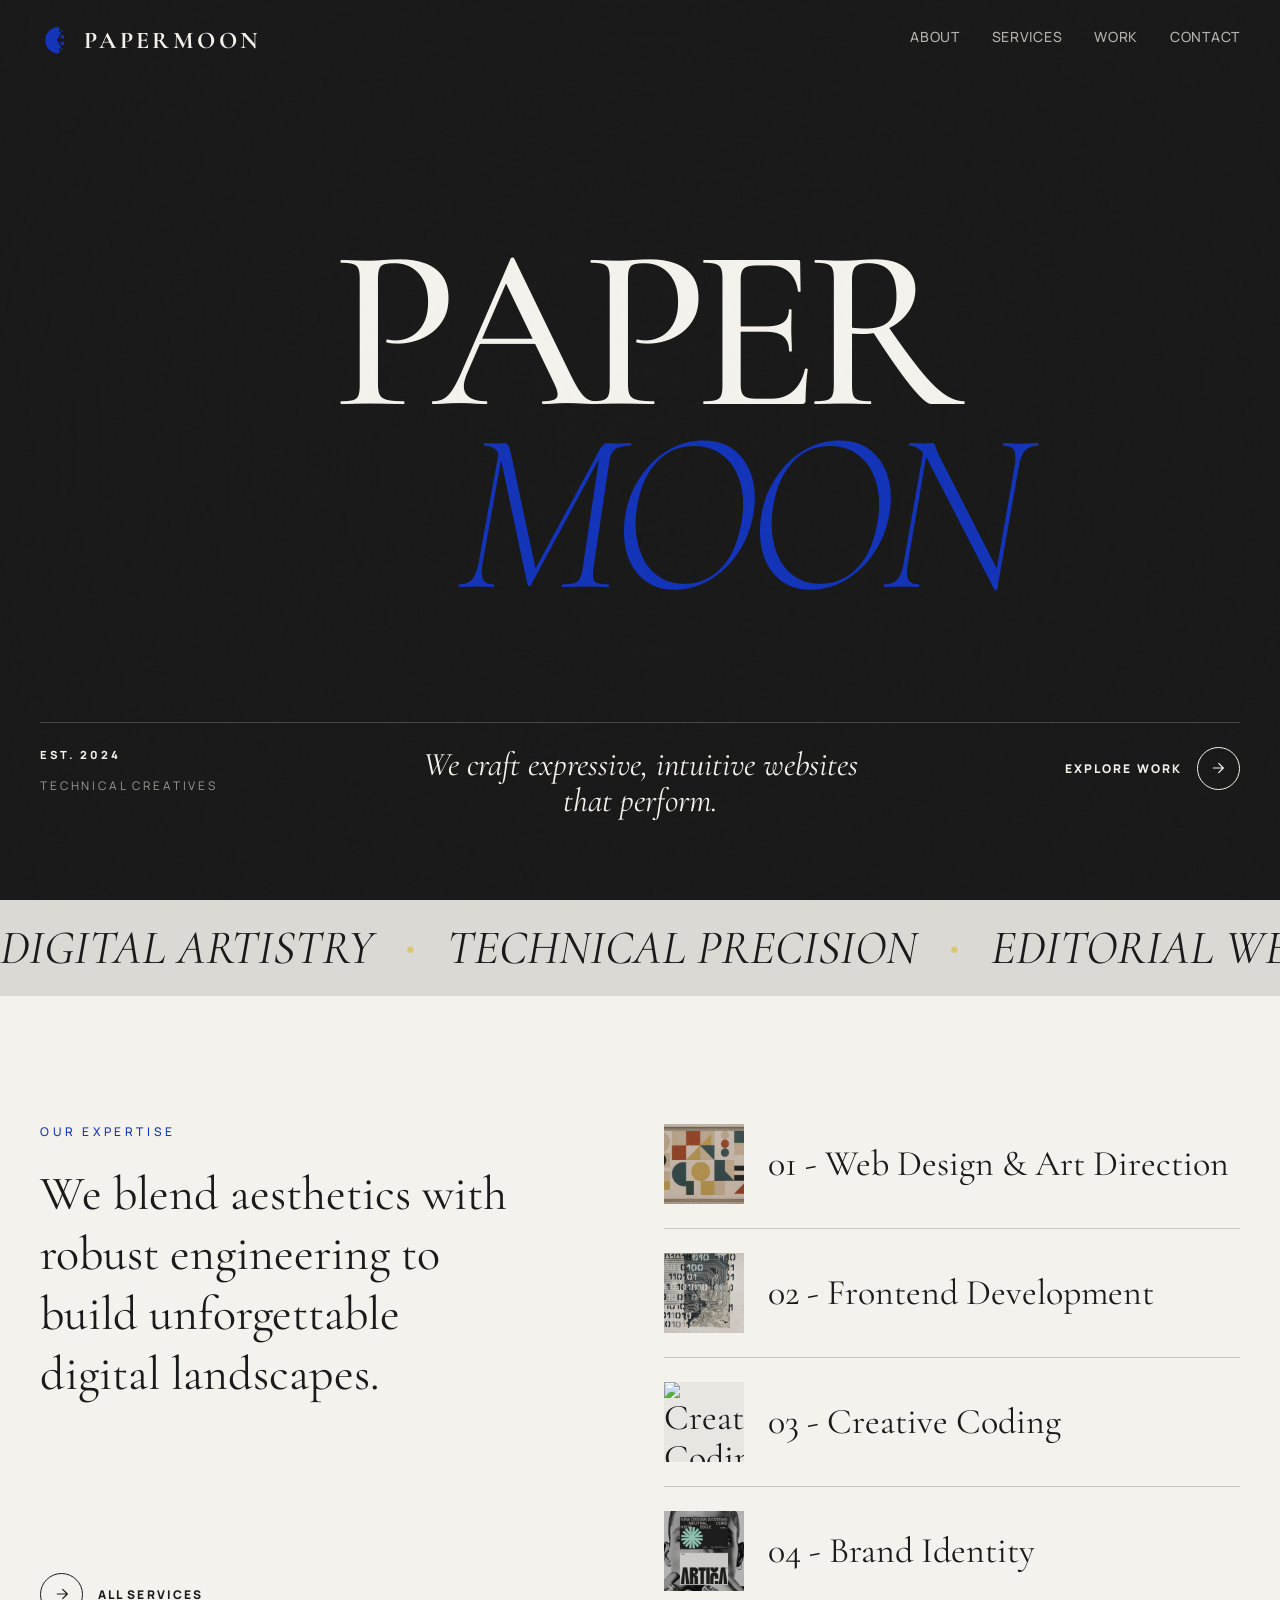
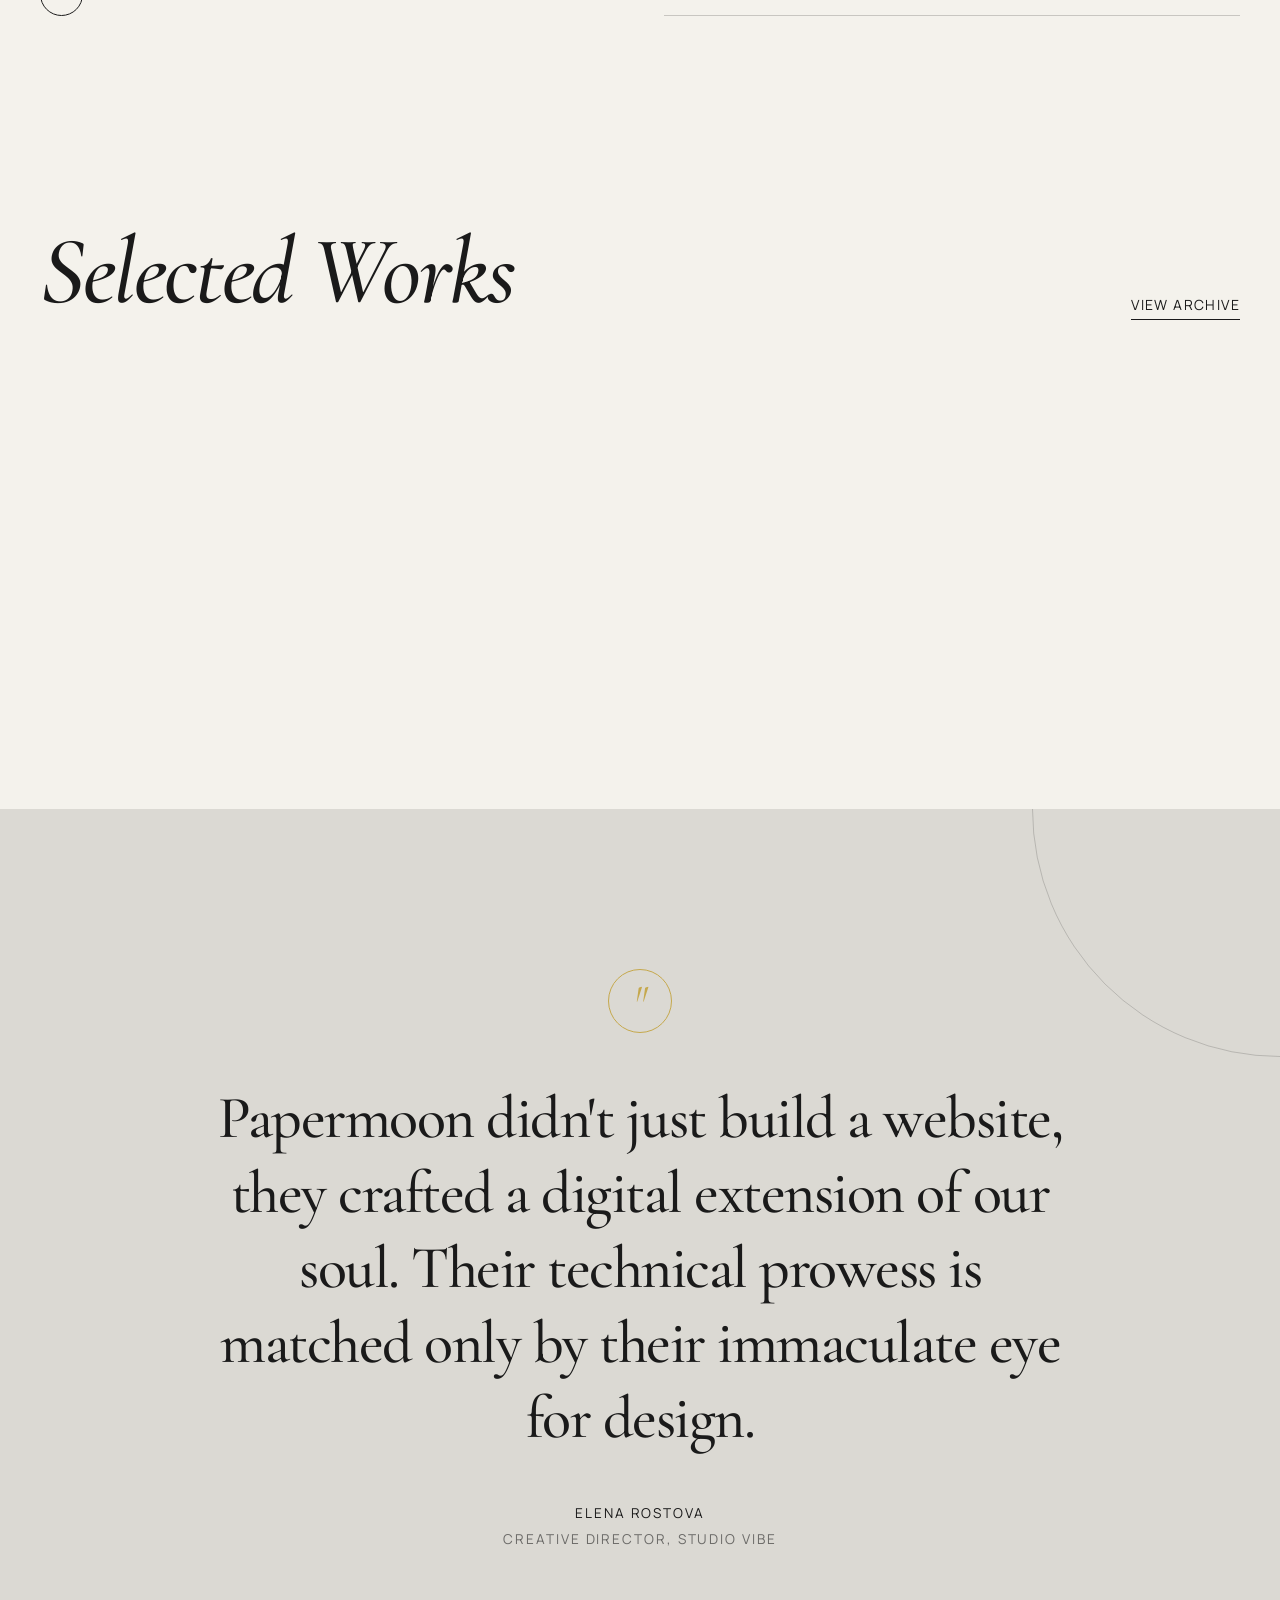
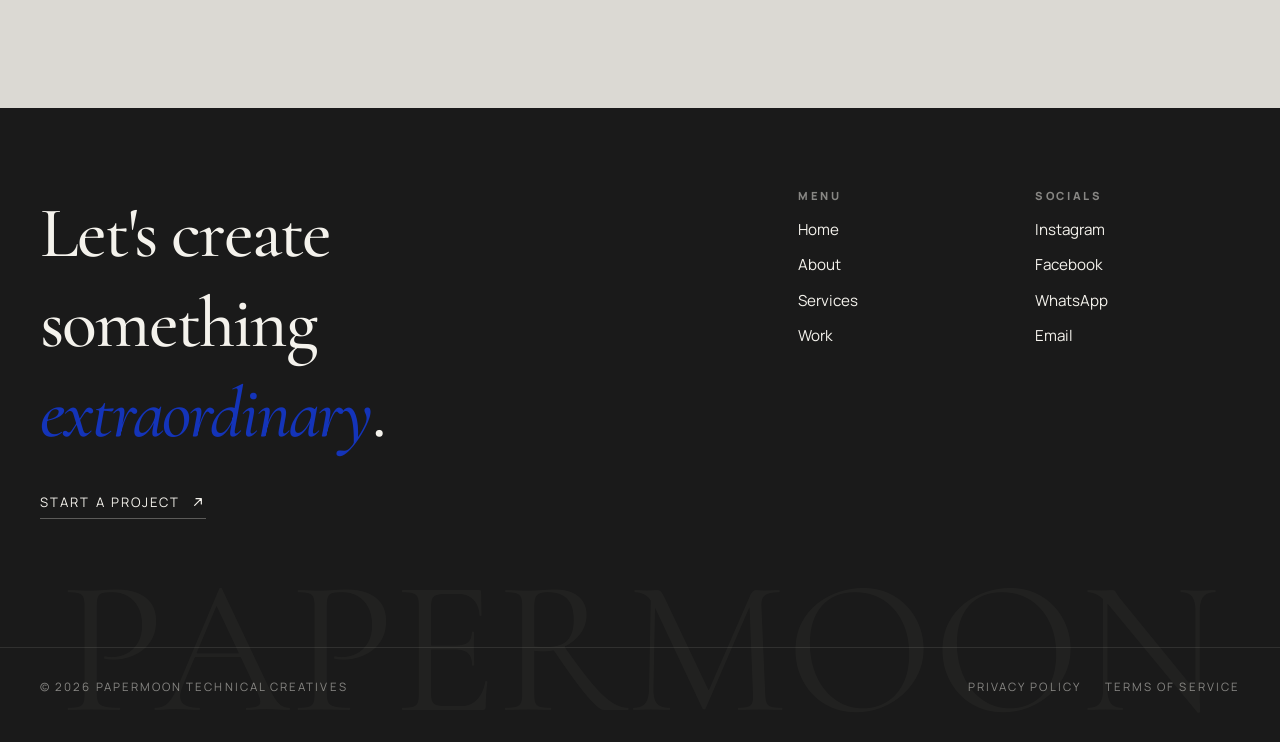
==== commit 29db8e30: "l" ====
--- a/index.html
+++ b/index.html
@@ -293,7 +293,7 @@
               <a href="case-study.html?id=3">
                 <div class="project-tint" aria-hidden="true"></div>
                 <img
-                  src="./pics/kim1.webp"
+                  src="./pics/float.webp"
                   alt="Kim Stadtherr Music"
                 />
                 <div class="project-overlay">
@@ -407,9 +407,9 @@
                 <p>Socials</p>
                 <ul>
                   <li><a href="#">Instagram</a></li>
-                  <li><a href="#">Twitter</a></li>
-                  <li><a href="#">LinkedIn</a></li>
-                  <li><a href="#">Dribbble</a></li>
+                  <li><a href="#">Facebook</a></li>
+                  <li><a href="https://wa.me/27833793848">WhatsApp</a></li>
+                  <li><a href="mailto:kimstadtherr@gmail.com">Email</a></li>
                 </ul>
               </div>
             </div>
--- a/styles.css
+++ b/styles.css
@@ -647,17 +647,28 @@
   line-height: 1.7;
 }
 
-.contact-email {
-  display: inline-block;
+.contact-links {
   margin-bottom: 3rem;
+}
+
+.contact-email,
+.contact-whatsapp {
+  display: block;
   font-family: var(--font-serif);
   font-size: 2rem;
   transition: color 0.3s ease, font-style 0.3s ease;
 }
 
+.contact-email {
+  margin-bottom: 0.5rem;
+}
+
 .contact-email:hover,
 .contact-email:active,
-.contact-email.is-touch-active {
+.contact-email.is-touch-active,
+.contact-whatsapp:hover,
+.contact-whatsapp:active,
+.contact-whatsapp.is-touch-active {
   color: var(--color-brand-cobalt);
   font-style: italic;
 }
@@ -1592,8 +1603,8 @@
   width: 100%;
   height: 100%;
   object-fit: cover;
-  filter: grayscale(1);
-  opacity: 0.4;
+  filter: grayscale(0.5);
+  opacity: 0.5;
 }
 
 .about-philosophy-overlay {
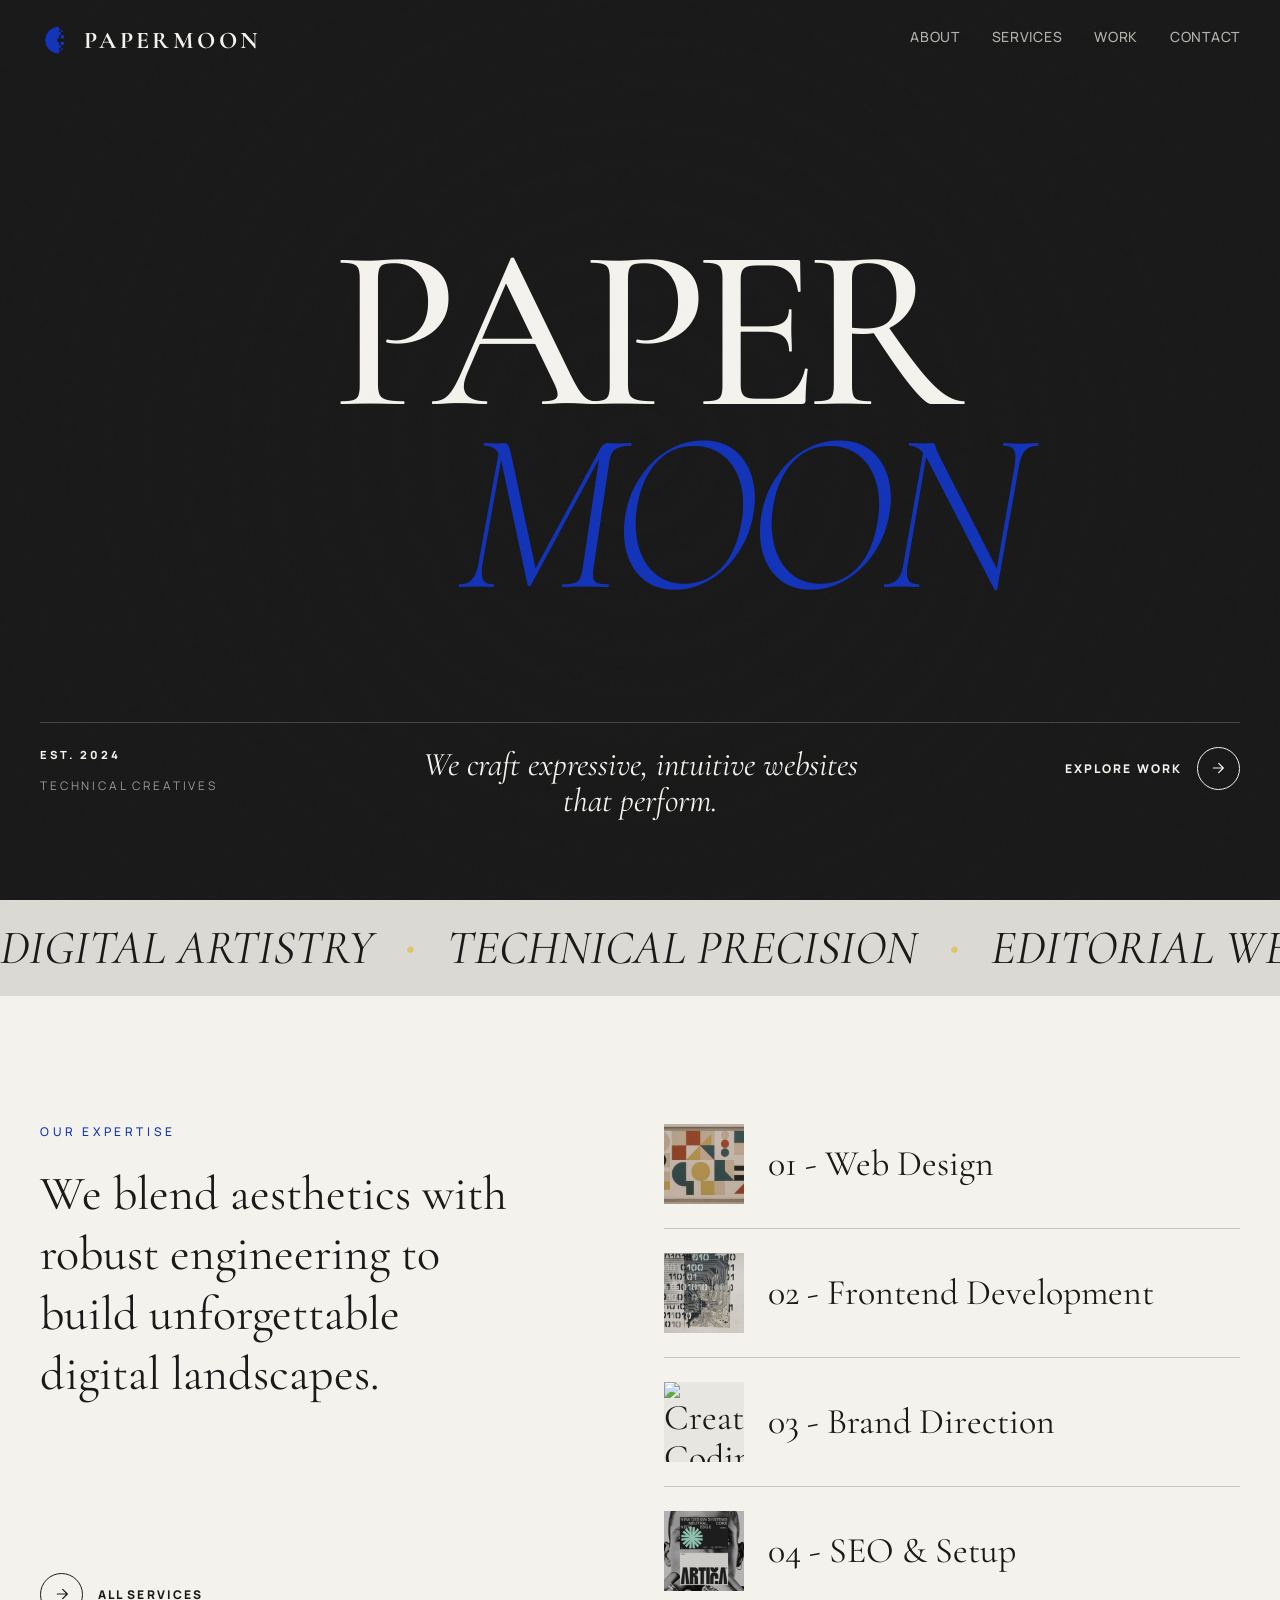
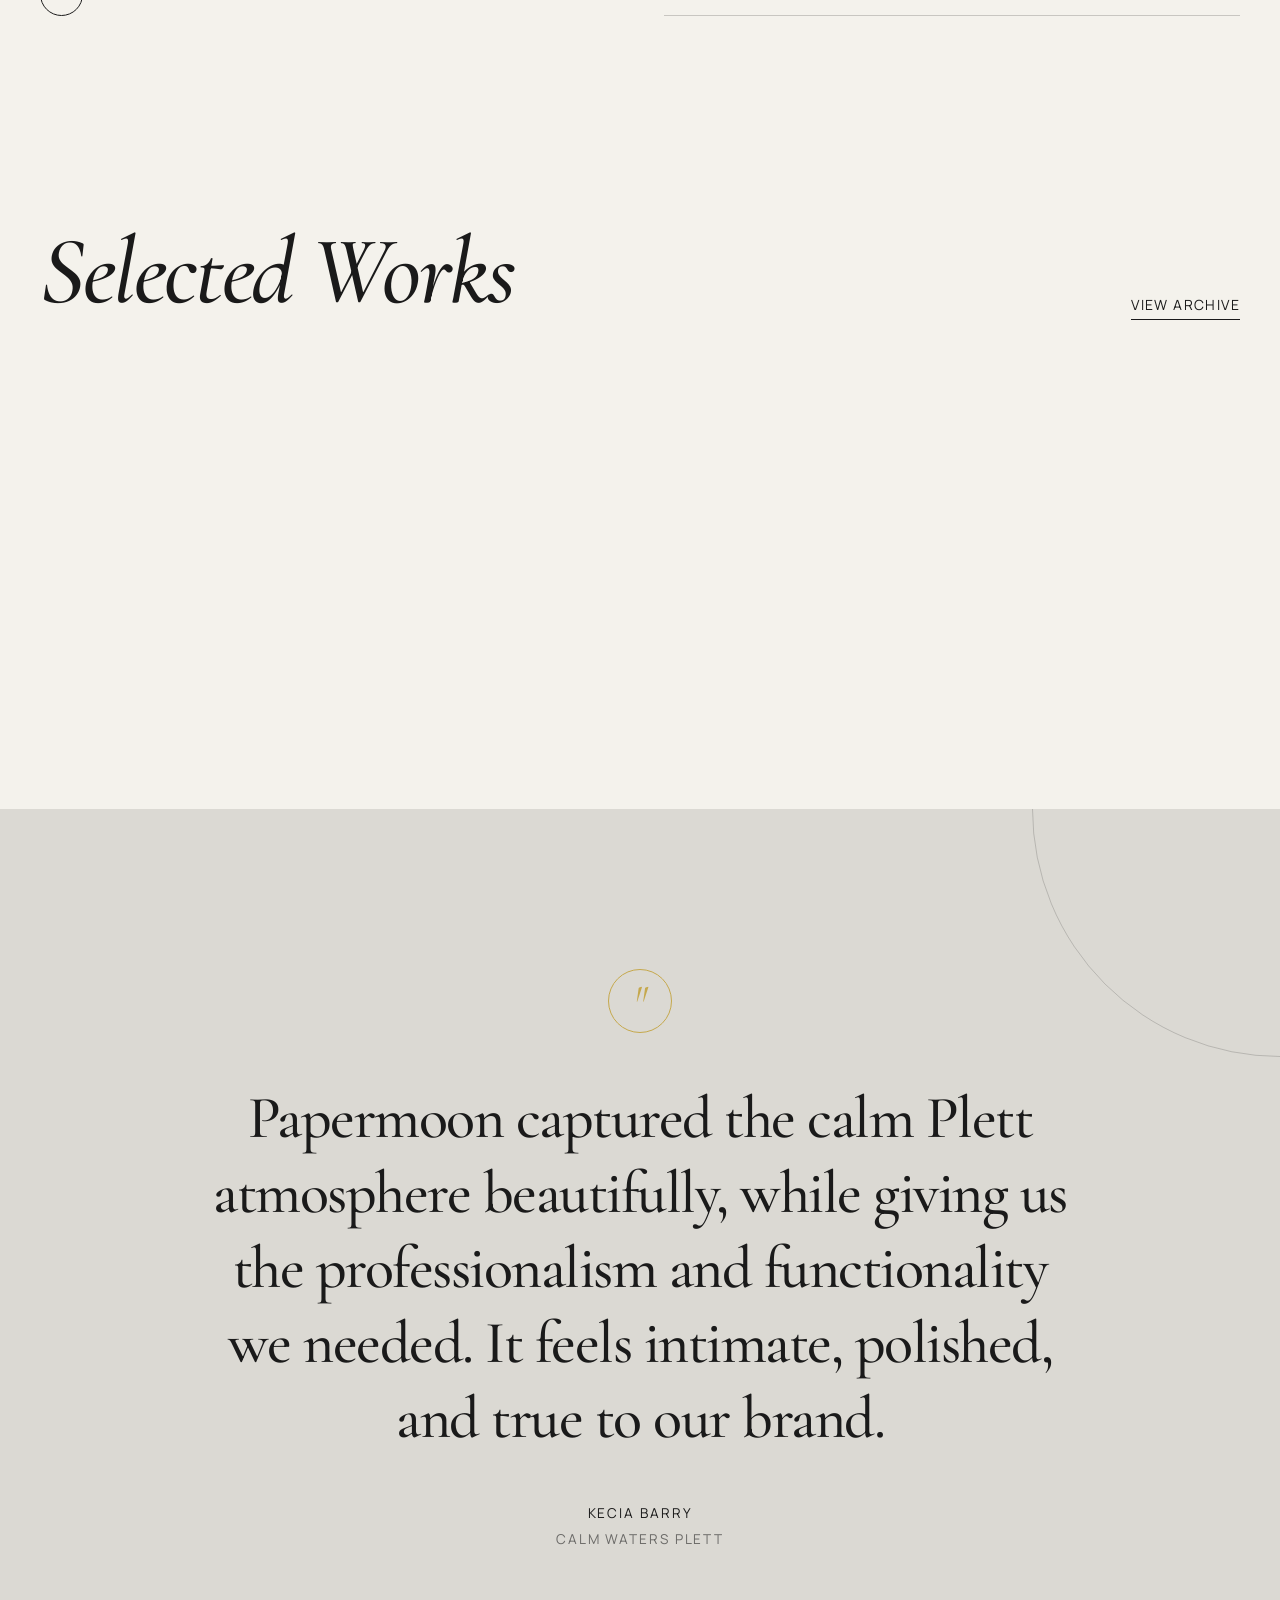
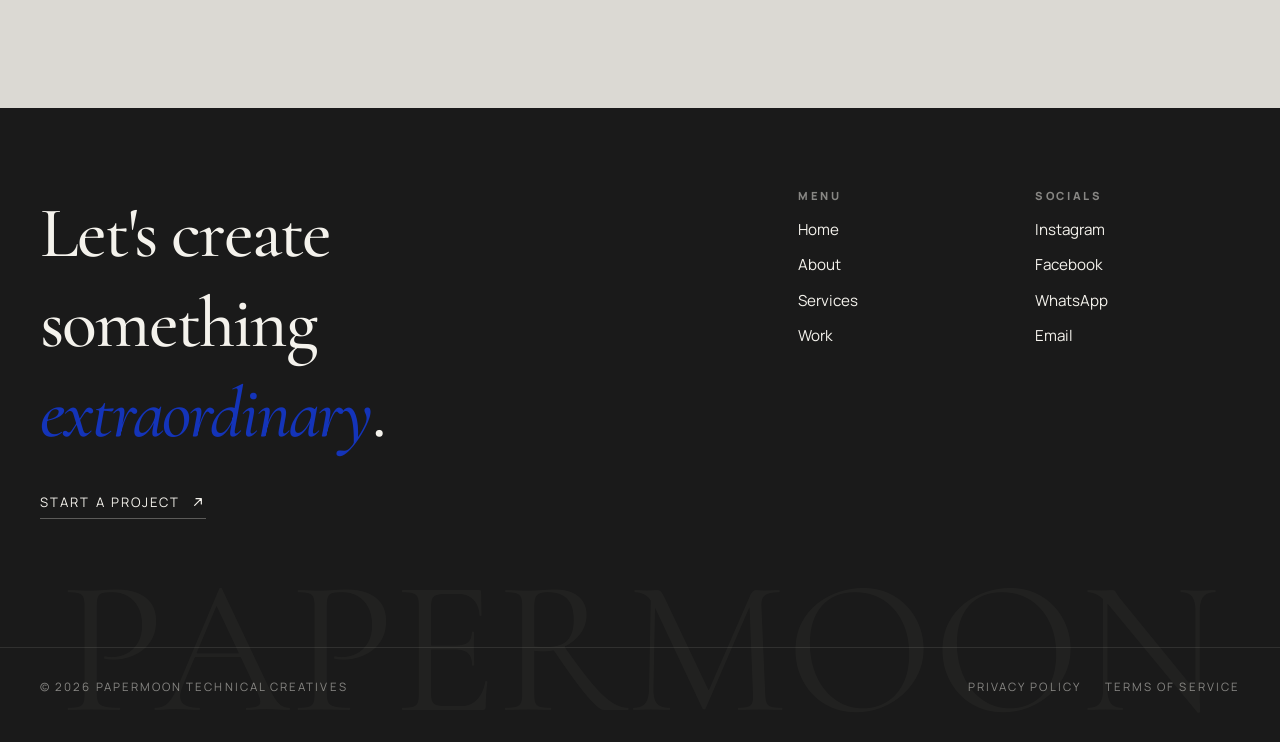
==== commit 6fd49bfd: "l" ====
--- a/index.html
+++ b/index.html
@@ -8,12 +8,26 @@
       name="description"
       content="Papermoon crafts expressive, intuitive digital experiences with editorial design and technical precision."
     />
+    <meta
+      name="google-site-verification"
+      content="GMr6ZRiEgU9lL5TP_QrG8IlBzYiCWECcWURvgsMDAd8"
+    />
     <link rel="preconnect" href="https://fonts.googleapis.com" />
     <link rel="preconnect" href="https://fonts.gstatic.com" crossorigin />
     <link
       href="https://fonts.googleapis.com/css2?family=Cormorant+Garamond:ital,wght@0,300;0,400;0,500;0,600;0,700;1,400;1,600&family=Manrope:wght@300;400;500;600;700;800&display=swap"
       rel="stylesheet"
     />
+    <script async src="https://www.googletagmanager.com/gtag/js?id=G-HJ17RWFWDP"></script>
+    <script>
+      window.dataLayer = window.dataLayer || [];
+      function gtag() {
+        dataLayer.push(arguments);
+      }
+      gtag("js", new Date());
+
+      gtag("config", "G-HJ17RWFWDP");
+    </script>
     <link rel="icon" type="image/png" href="./pics/Papermoon%20logo.png" />
     <link rel="stylesheet" href="styles.css" />
   </head>
@@ -190,7 +204,7 @@
                     <div class="service-thumb">
                       <img src="./pics/1.png" alt="Web Design and Art Direction" />
                     </div>
-                    <span>01 - Web Design &amp; Art Direction</span>
+                    <span>01 - Web Design</span>
                   </a>
                 </li>
                 <li class="service-item reveal-right" style="--reveal-delay: 90ms;">
@@ -206,7 +220,7 @@
                     <div class="service-thumb">
                       <img src="./pics/3.png" alt="Creative Coding" />
                     </div>
-                    <span>03 - Creative Coding</span>
+                    <span>03 - Brand Direction</span>
                   </a>
                 </li>
                 <li class="service-item reveal-right" style="--reveal-delay: 270ms;">
@@ -214,7 +228,7 @@
                     <div class="service-thumb">
                       <img src="./pics/4.png" alt="Brand Identity" />
                     </div>
-                    <span>04 - Brand Identity</span>
+                    <span>04 - SEO & Setup</span>
                   </a>
                 </li>
               </ul>
@@ -294,12 +308,12 @@
                 <div class="project-tint" aria-hidden="true"></div>
                 <img
                   src="./pics/float.webp"
-                  alt="Kim Stadtherr Music"
+                  alt="Kim Stadtherr"
                 />
                 <div class="project-overlay">
                   <div class="project-meta">
                     <div>
-                      <h3>Kim Stadtherr Music</h3>
+                      <h3>Kim Stadtherr</h3>
                       <p>Musician Website</p>
                     </div>
                     <span class="project-arrow" aria-hidden="true">
@@ -356,12 +370,12 @@
           <div class="container testimonial-content reveal-up">
             <div class="quote-badge" aria-hidden="true">"</div>
             <h3>
-              Papermoon didn't just build a website, they crafted a digital extension of our soul.
-              Their technical prowess is matched only by their immaculate eye for design.
+              Papermoon captured the calm Plett atmosphere beautifully, while giving us the professionalism 
+              and functionality we needed. It feels intimate, polished, and true to our brand.
             </h3>
             <div class="testimonial-author">
-              <span>Elena Rostova</span>
-              <span>Creative Director, Studio Vibe</span>
+              <span>Kecia Barry</span>
+              <span>Calm Waters Plett</span>
             </div>
           </div>
         </section>
@@ -406,9 +420,9 @@
               <div class="footer-column reveal-up" style="--reveal-delay: 180ms;">
                 <p>Socials</p>
                 <ul>
-                  <li><a href="#">Instagram</a></li>
-                  <li><a href="#">Facebook</a></li>
-                  <li><a href="https://wa.me/27833793848">WhatsApp</a></li>
+                  <li><a href="https://www.instagram.com/papermoonweb/">Instagram</a></li>
+                  <li><a href="https://www.facebook.com/profile.php?id=61577559519115">Facebook</a></li>
+                  <li><a href="https://wa.me/27833783848">WhatsApp</a></li>
                   <li><a href="mailto:kimstadtherr@gmail.com">Email</a></li>
                 </ul>
               </div>
@@ -418,8 +432,8 @@
           <div class="footer-bottom">
             <p>&copy; <span id="year"></span> Papermoon Technical Creatives</p>
             <div class="footer-legal">
-              <a href="#">Privacy Policy</a>
-              <a href="#">Terms of Service</a>
+              <a href="privacy.html">Privacy Policy</a>
+              <a href="terms.html">Terms of Service</a>
             </div>
           </div>
 
--- a/styles.css
+++ b/styles.css
@@ -799,6 +799,25 @@
   font-weight: 500;
 }
 
+.case-study-title-link {
+  display: inline-flex;
+  align-items: center;
+  transition: color 0.3s ease;
+}
+
+.case-study-title-link:hover,
+.case-study-title-link:focus-visible {
+  color: var(--color-brand-cobalt);
+}
+
+.case-study-title-link:focus-visible {
+  outline: none;
+}
+
+.case-study-title-link.is-static {
+  pointer-events: none;
+}
+
 .case-study-intro {
   max-width: 42rem;
   color: rgba(26, 26, 26, 0.8);
@@ -1178,7 +1197,7 @@
   width: 100%;
   height: 100%;
   object-fit: cover;
-  opacity: 0.5;
+  opacity: 0.6;
   mix-blend-mode: luminosity;
 }
 
@@ -1572,57 +1591,56 @@
 }
 
 .about-philosophy {
-  display: grid;
-  gap: 3rem;
   padding-top: 3rem;
   border-top: 1px solid rgba(26, 26, 26, 0.2);
 }
 
-.about-philosophy-block {
+.about-philosophy-layout {
+  display: flex;
+  flex-direction: column;
+  align-items: start;
+}
+
+.about-kicker {
+  margin-bottom: 1.25rem;
+  color: #1434b9;
+  font-family: var(--font-sans);
+  font-size: 0.875rem;
+  font-weight: 500;
+  letter-spacing: 0.2em;
+  text-transform: uppercase;
+}
+
+.about-philosophy-copy {
   width: 100%;
-}
-
-.about-kicker {
-  margin-bottom: 2rem;
-  color: #1434b9;
-  font-family: var(--font-sans);
-  font-size: 0.875rem;
-  font-weight: 500;
-  letter-spacing: 0.2em;
-  text-transform: uppercase;
+  max-width: none;
+}
+
+.about-philosophy-intro {
+  color: rgba(26, 26, 26, 0.86);
+  font-family: var(--font-serif);
+  font-size: clamp(1.75rem, 3vw, 2.6rem);
+  line-height: 1.22;
+}
+
+.about-philosophy-intro + .about-philosophy-intro {
+  margin-top: 1.25rem;
 }
 
 .about-philosophy-card {
-  position: relative;
+  width: 100%;
+  margin-top: 3rem;
+  height: 150px;
+  max-height: 150px;
   overflow: hidden;
-  aspect-ratio: 16 / 9;
   background: var(--color-brand-cream);
 }
 
 .about-philosophy-card img {
+  display: block;
   width: 100%;
   height: 100%;
   object-fit: cover;
-  filter: grayscale(0.5);
-  opacity: 0.5;
-}
-
-.about-philosophy-overlay {
-  position: absolute;
-  inset: 0;
-  display: flex;
-  align-items: center;
-  justify-content: center;
-  padding: 1.5rem;
-}
-
-.about-philosophy-overlay p {
-  max-width: 68rem;
-  color: var(--color-brand-charcoal);
-  font-family: var(--font-serif);
-  font-size: clamp(2rem, 5vw, 3.75rem);
-  line-height: 1.12;
-  text-align: center;
 }
 
 .about-process {
@@ -1691,6 +1709,106 @@
   color: rgba(26, 26, 26, 0.8);
   font-family: var(--font-sans);
   line-height: 1.75;
+}
+
+.legal-page {
+  width: 100%;
+  padding-top: 8rem;
+  padding-bottom: 5rem;
+  background: var(--color-brand-paper);
+}
+
+.legal-header {
+  margin-bottom: 4rem;
+  padding-bottom: 3rem;
+  border-bottom: 1px solid rgba(26, 26, 26, 0.2);
+}
+
+.legal-home-link {
+  display: inline-flex;
+  align-items: center;
+  gap: 0.65rem;
+  margin-bottom: 1.75rem;
+  color: rgba(26, 26, 26, 0.7);
+  font-family: var(--font-sans);
+  font-size: 0.9rem;
+  letter-spacing: 0.06em;
+  text-transform: uppercase;
+}
+
+.legal-home-link:hover {
+  color: #1434b9;
+}
+
+.legal-eyebrow {
+  margin-bottom: 1rem;
+  color: #1434b9;
+  font-family: var(--font-sans);
+  font-size: 0.875rem;
+  font-weight: 500;
+  letter-spacing: 0.2em;
+  text-transform: uppercase;
+}
+
+.legal-title {
+  margin-bottom: 1.5rem;
+  font-family: var(--font-serif);
+  font-size: clamp(4rem, 10vw, 8rem);
+  line-height: 0.95;
+  font-weight: 500;
+}
+
+.legal-intro {
+  max-width: 42rem;
+  color: rgba(26, 26, 26, 0.82);
+  font-family: var(--font-serif);
+  font-size: clamp(1.35rem, 2.5vw, 2rem);
+  line-height: 1.28;
+}
+
+.legal-meta {
+  margin-top: 1.5rem;
+  color: rgba(26, 26, 26, 0.56);
+  font-family: var(--font-sans);
+  font-size: 0.9rem;
+  line-height: 1.6;
+}
+
+.legal-grid {
+  display: grid;
+  gap: 2rem;
+}
+
+.legal-section {
+  padding-top: 1.75rem;
+  border-top: 1px solid rgba(26, 26, 26, 0.2);
+}
+
+.legal-section h2 {
+  margin-bottom: 1rem;
+  font-family: var(--font-serif);
+  font-size: clamp(2rem, 4vw, 2.8rem);
+  line-height: 1.02;
+  font-weight: 500;
+}
+
+.legal-section p {
+  max-width: 42rem;
+  color: rgba(26, 26, 26, 0.78);
+  font-family: var(--font-sans);
+  line-height: 1.8;
+}
+
+.legal-section p + p {
+  margin-top: 0.9rem;
+}
+
+.legal-section a {
+  color: #1434b9;
+}
+
+.legal-section a:hover {
+  color: var(--color-brand-charcoal);
 }
 
 .footer-noise {
@@ -2137,8 +2255,14 @@
     grid-template-columns: repeat(3, minmax(0, 1fr));
   }
 
-  .about-philosophy-overlay {
-    padding: 1.5rem 5rem;
+  .legal-grid {
+    grid-template-columns: repeat(2, minmax(0, 1fr));
+    column-gap: 4rem;
+    row-gap: 2.5rem;
+  }
+
+  .about-philosophy-card {
+    margin-top: 3.25rem;
   }
 
   .about-process-layout {
